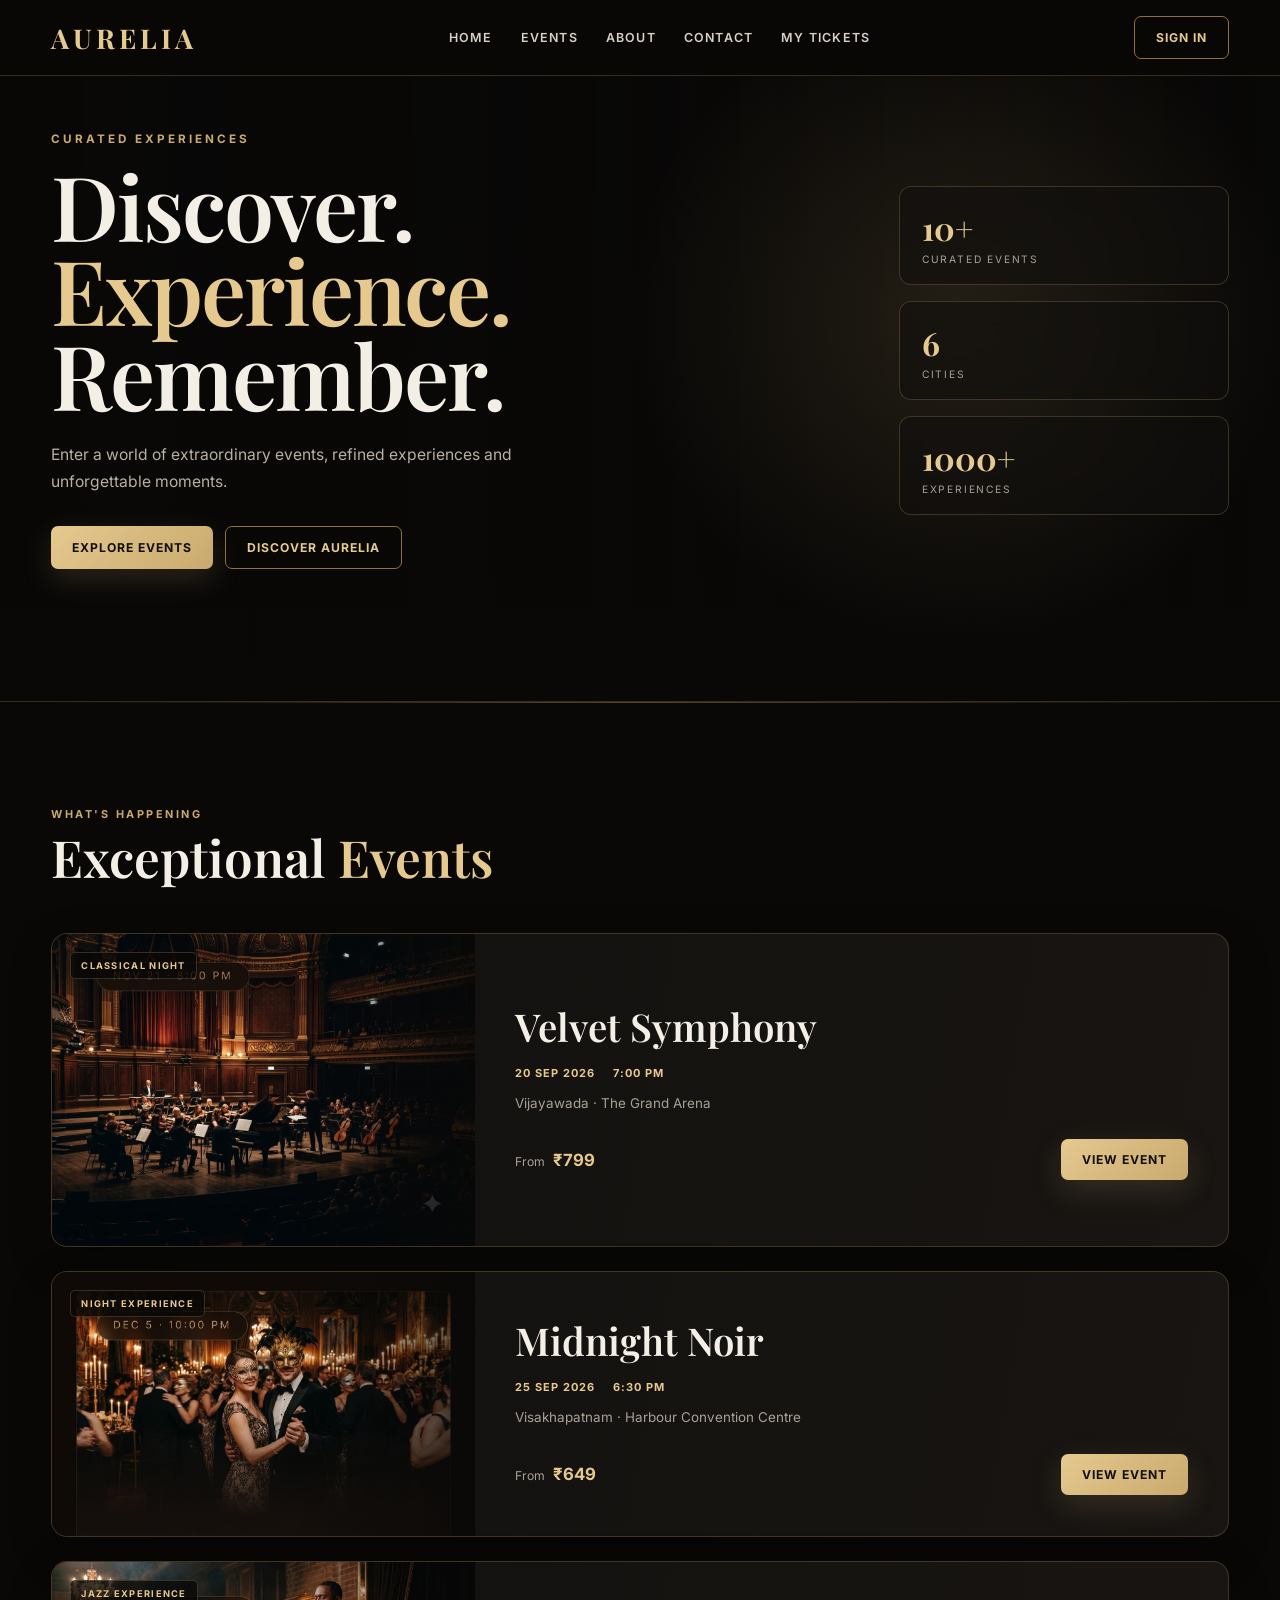
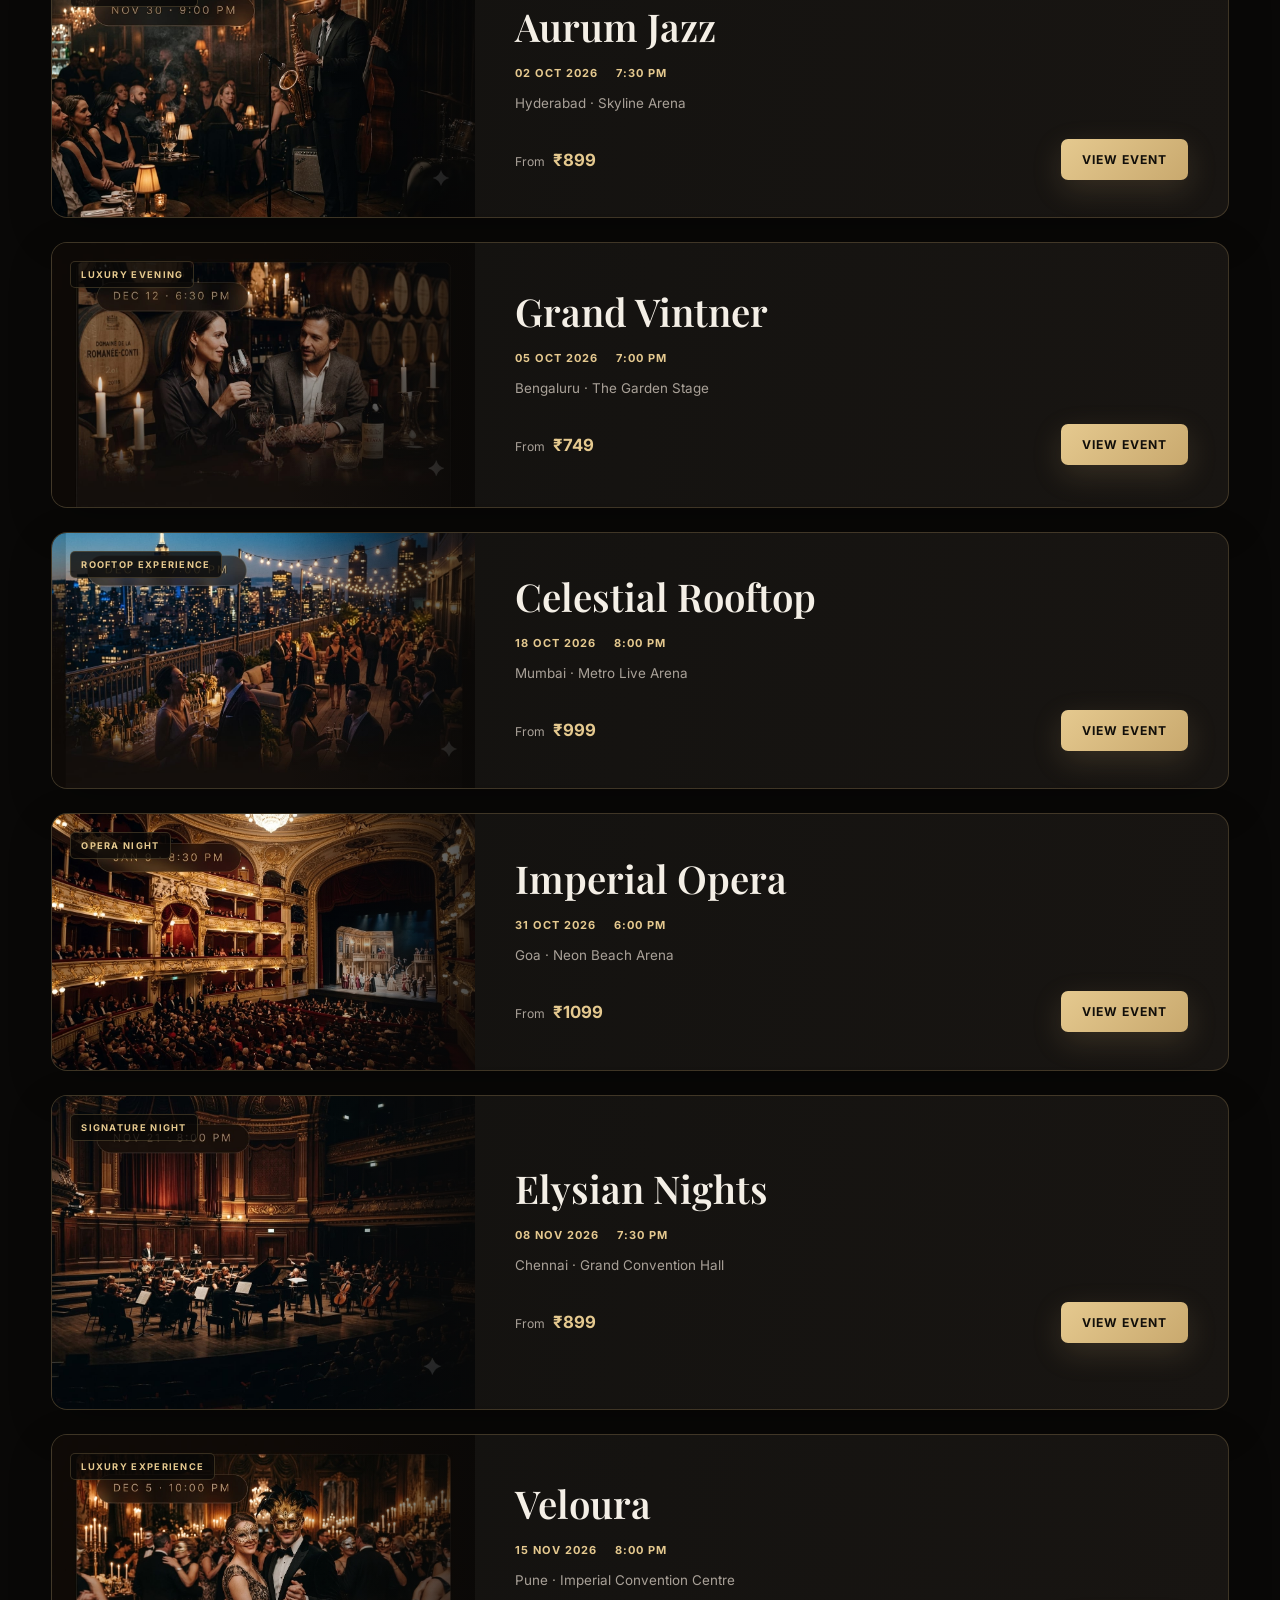
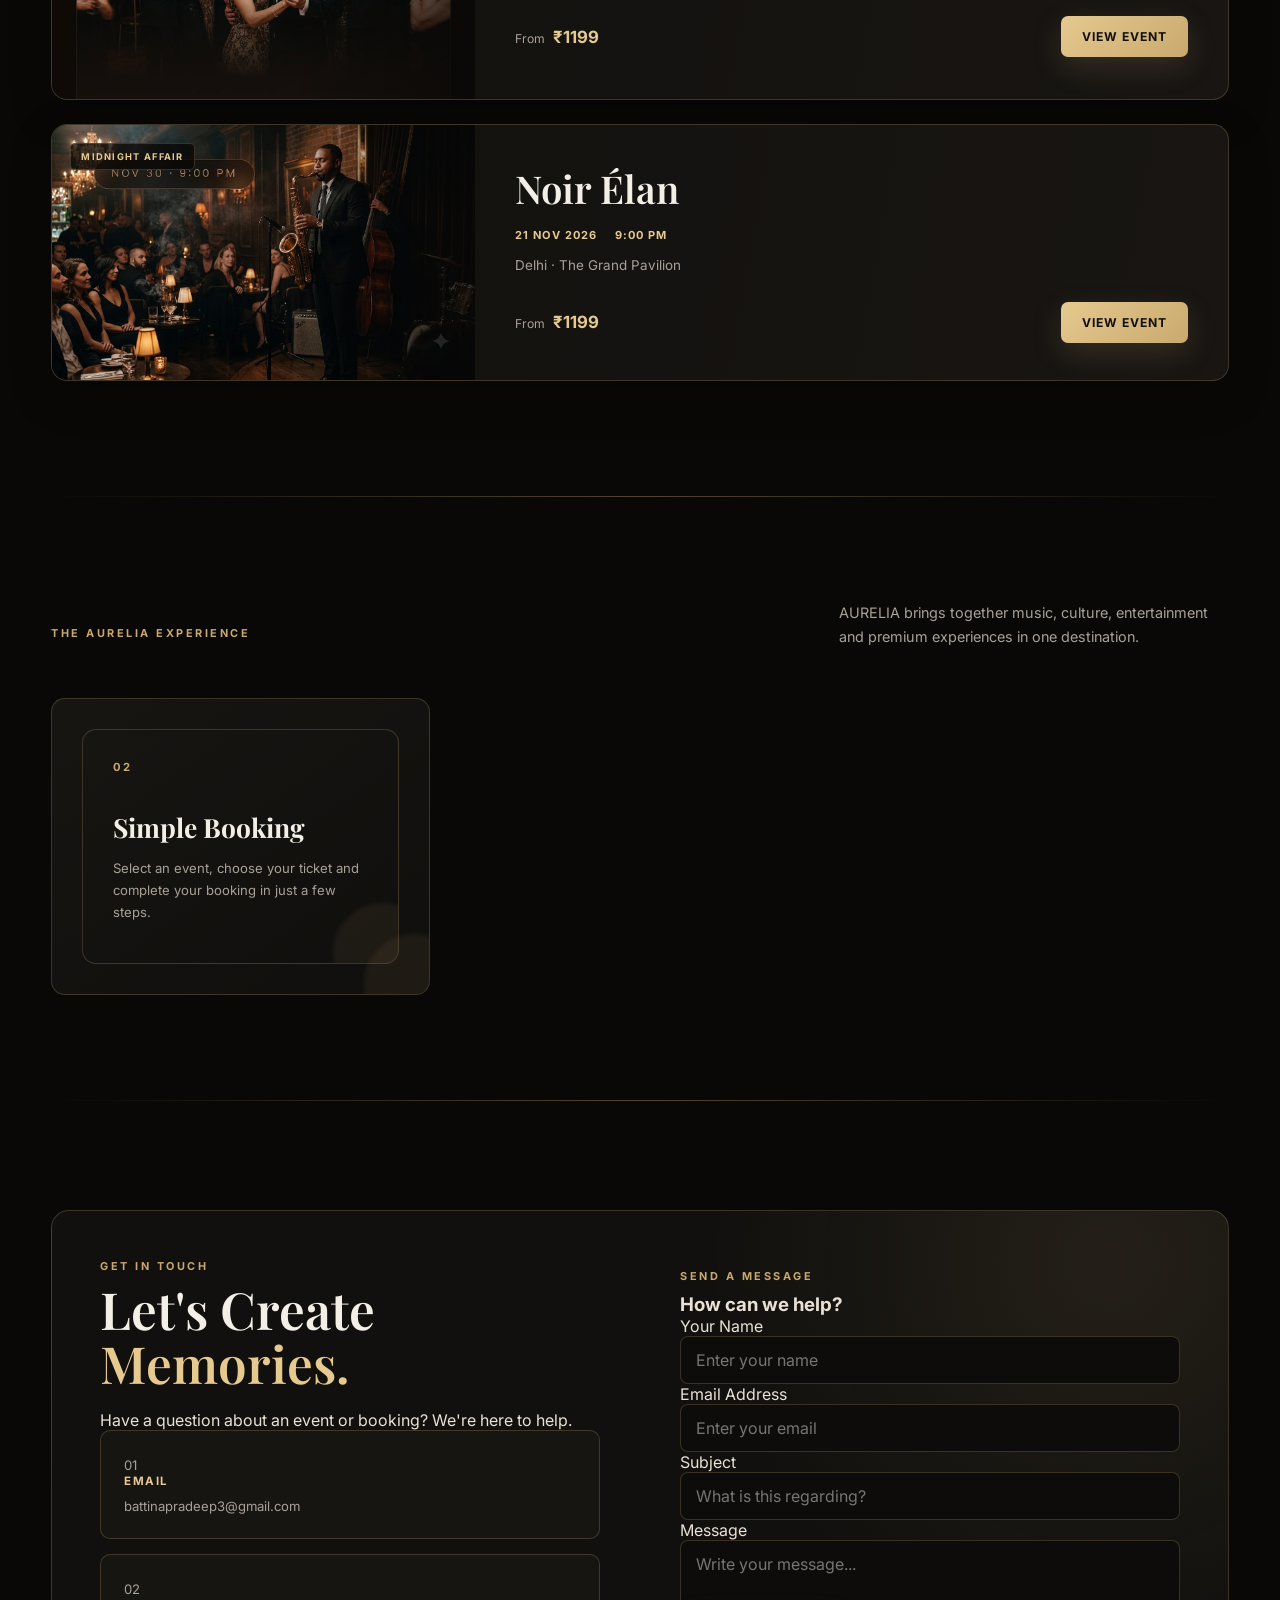
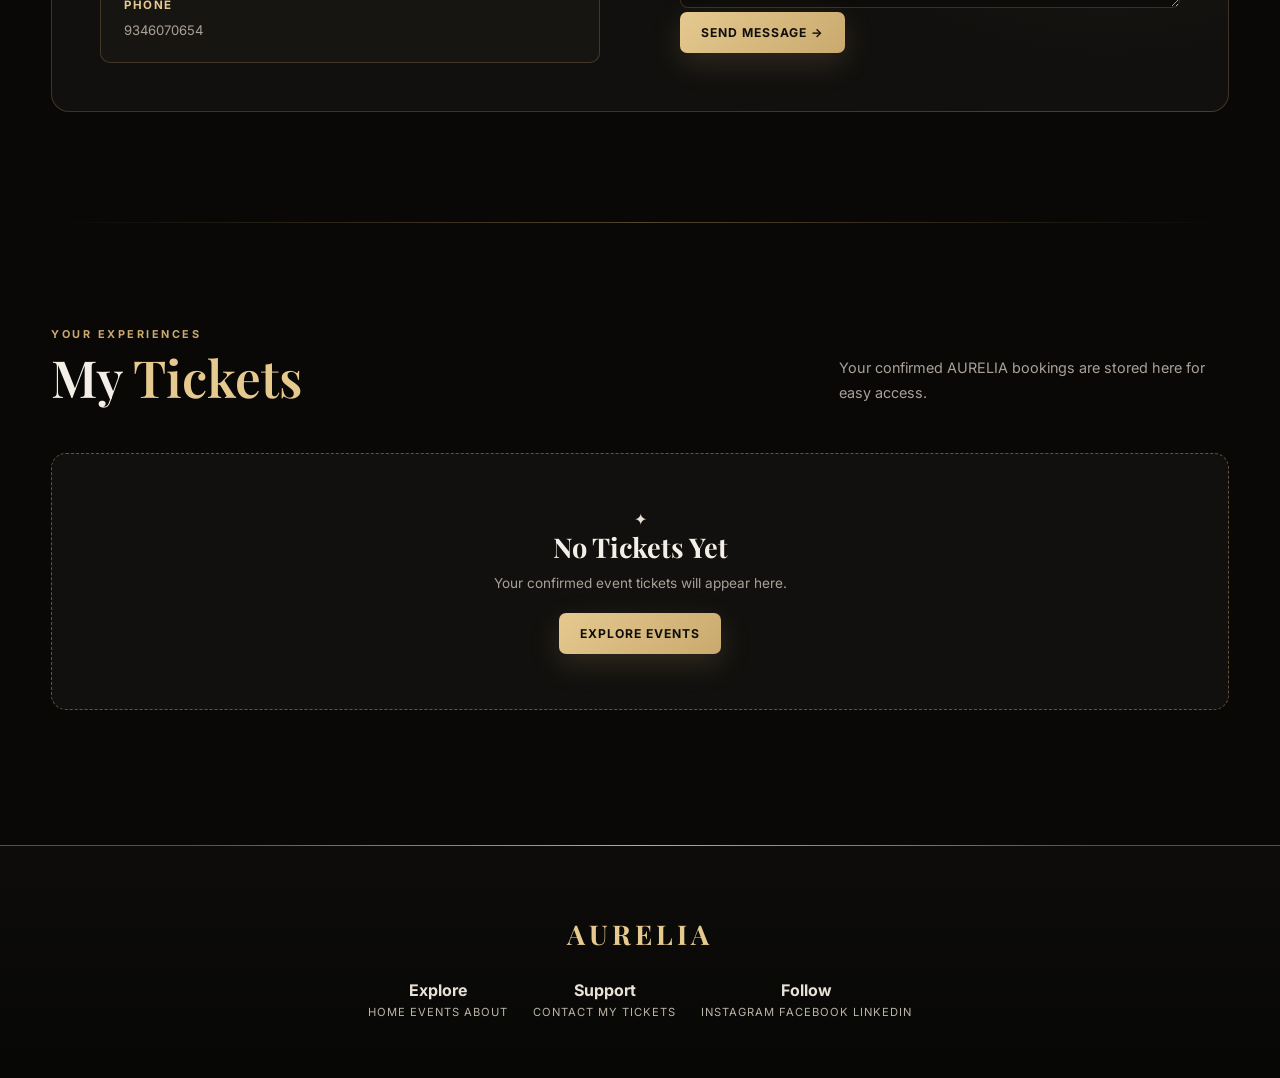
==== index.html @ 63ac459c "Update index.html" ====
<!DOCTYPE html>
<html lang="en">
<head>
    <meta charset="UTF-8">
    <meta name="viewport" content="width=device-width, initial-scale=1.0">

    <title>AURELIA | Discover. Book. Experience.</title>

    <link rel="preconnect" href="https://fonts.googleapis.com">
    <link rel="preconnect" href="https://fonts.gstatic.com" crossorigin>

    <link href="https://fonts.googleapis.com/css2?family=Inter:wght@400;500;600;700;800&family=Playfair+Display:wght@500;600;700&display=swap" rel="stylesheet">

    <link rel="stylesheet" href="style.css">
</head>

<body>
<!-- ================================
     AURELIA LOGIN MODAL
================================ -->

<div id="loginModal" class="login-modal">

    <div class="login-box">

        <button
            type="button"
            class="login-close"
            onclick="closeLogin()"
        >
            ×
        </button>

        <div class="login-heading">

            <span>SIGN IN</span>

            <h2>
                Welcome Back
            </h2>

            <p>
                Sign in to continue your AURELIA experience.
            </p>

        </div>


        <form id="loginForm">

            <!-- USERNAME -->

            <div class="login-group">

                <label for="loginUsername">
                    Username / Email
                </label>

                <input
                    type="text"
                    id="loginUsername"
                    placeholder="Enter your username or email"
                    required
                >

            </div>


            <!-- PASSWORD -->

            <div class="login-group">

                <label for="loginPassword">
                    Password
                </label>

                <input
                    type="password"
                    id="loginPassword"
                    placeholder="Enter your password"
                    required
                >

            </div>


            <!-- LOGIN BUTTON -->

            <button
                type="submit"
                class="login-submit"
            >
                SIGN IN
            </button>


            <p
                id="loginMessage"
                class="login-message"
            ></p>

        </form>


        <div class="login-footer">

            <span>
                Don't have an account?
            </span>

            <button
                type="button"
                onclick="openSignup()"
            >
                Create Account
            </button>

        </div>

    </div>

</div>
<!-- ================= NAVBAR ================= -->

<header class="navbar">

    <div class="logo">AURELIA</div>

    <nav class="nav-links">
        <a href="#home">Home</a>
        <a href="#events">Events</a>
        <a href="#about">About</a>
        <a href="#contact">Contact</a>
        <a href="#tickets">My Tickets</a>
    </nav>

    <div class="nav-actions">

        <span id="userStatus" class="user-status"></span>

        <button
            id="authButton"
            class="btn btn-outline"
            onclick="openLogin()">
            Sign In
        </button>

    </div>

</header>


<!-- ================= HERO ================= -->

<section id="home" class="hero">

    <div class="hero-overlay"></div>

    <div class="hero-content">

        <p class="hero-label">CURATED EXPERIENCES</p>

        <h1>
            Discover.<br>
            <span>Experience.</span><br>
            Remember.
        </h1>

        <p class="hero-description">
            Enter a world of extraordinary events, refined experiences
            and unforgettable moments.
        </p>

        <div class="hero-buttons">

            <a href="images/hero.png" class="btn btn-primary">
                Explore Events
            </a>

            <a href="#about" class="btn btn-outline">
                Discover AURELIA
            </a>

        </div>

        <div class="hero-stats">

            <div>
                <strong>10+</strong>
                <span>CURATED EVENTS</span>
            </div>

            <div>
                <strong>6</strong>
                <span>CITIES</span>
            </div>

            <div>
                <strong>1000+</strong>
                <span>EXPERIENCES</span>
            </div>

        </div>

    </div>

</section>


<!-- ================= EVENTS ================= -->

<section id="events" class="section events-section">

    <div class="section-heading">

        <div>

            <p class="section-label">
                WHAT'S HAPPENING
            </p>

            <h2>
                Exceptional
                <span>Events</span>
            </h2>

        </div>

        

    </div>


    <div class="event-grid">


        <!-- EVENT 1 -->

        <article class="event-card">

            <div class="event-image">

                <img
                    src="images/velvet-symphony.jpg"
                    alt="Velvet Symphony">

                <span class="event-category">
                    CLASSICAL NIGHT
                </span>

            </div>


            <div class="event-content">

                <h3>
                    Velvet Symphony
                </h3>

                <div class="event-info">

                    <span>
                        20 SEP 2026
                    </span>

                    <span>
                        7:00 PM
                    </span>

                </div>

                <p>
                    Vijayawada · The Grand Arena
                </p>


                <div class="event-bottom">

                    <span>
                        From <strong>₹799</strong>
                    </span>

                    <button
                        class="btn btn-primary"
                        onclick="showEvent('velvet')">
                        View Event
                    </button>

                </div>

            </div>

        </article>


        <!-- EVENT 2 -->

        <article class="event-card">

            <div class="event-image">

                <img
                    src="images/midnight-noir.jpg"
                    alt="Midnight Noir">

                <span class="event-category">
                    NIGHT EXPERIENCE
                </span>

            </div>


            <div class="event-content">

                <h3>
                    Midnight Noir
                </h3>

                <div class="event-info">

                    <span>
                        25 SEP 2026
                    </span>

                    <span>
                        6:30 PM
                    </span>

                </div>

                <p>
                    Visakhapatnam · Harbour Convention Centre
                </p>


                <div class="event-bottom">

                    <span>
                        From <strong>₹649</strong>
                    </span>

                    <button
                        class="btn btn-primary"
                        onclick="showEvent('noir')">
                        View Event
                    </button>

                </div>

            </div>

        </article>


        <!-- EVENT 3 -->

        <article class="event-card">

            <div class="event-image">

                <img
                    src="images/aurum-jazz.jpg"
                    alt="Aurum Jazz">

                <span class="event-category">
                    JAZZ EXPERIENCE
                </span>

            </div>


            <div class="event-content">

                <h3>
                    Aurum Jazz
                </h3>

                <div class="event-info">

                    <span>
                        02 OCT 2026
                    </span>

                    <span>
                        7:30 PM
                    </span>

                </div>

                <p>
                    Hyderabad · Skyline Arena
                </p>


                <div class="event-bottom">

                    <span>
                        From <strong>₹899</strong>
                    </span>

                    <button
                        class="btn btn-primary"
                        onclick="showEvent('aurum')">
                        View Event
                    </button>

                </div>

            </div>

        </article>


        <!-- EVENT 4 -->

        <article class="event-card">

            <div class="event-image">

                <img
                    src="images/grand-vintner.jpg"
                    alt="Grand Vintner">

                <span class="event-category">
                    LUXURY EVENING
                </span>

            </div>


            <div class="event-content">

                <h3>
                    Grand Vintner
                </h3>

                <div class="event-info">

                    <span>
                        05 OCT 2026
                    </span>

                    <span>
                        7:00 PM
                    </span>

                </div>

                <p>
                    Bengaluru · The Garden Stage
                </p>


                <div class="event-bottom">

                    <span>
                        From <strong>₹749</strong>
                    </span>

                    <button
                        class="btn btn-primary"
                        onclick="showEvent('vintner')">
                        View Event
                    </button>

                </div>

            </div>

        </article>


        <!-- EVENT 5 -->

        <article class="event-card">

            <div class="event-image">

                <img
                    src="images/celestial-rooftop.jpg"
                    alt="Celestial Rooftop">

                <span class="event-category">
                    ROOFTOP EXPERIENCE
                </span>

            </div>


            <div class="event-content">

                <h3>
                    Celestial Rooftop
                </h3>

                <div class="event-info">

                    <span>
                        18 OCT 2026
                    </span>

                    <span>
                        8:00 PM
                    </span>

                </div>

                <p>
                    Mumbai · Metro Live Arena
                </p>


                <div class="event-bottom">

                    <span>
                        From <strong>₹999</strong>
                    </span>

                    <button
                        class="btn btn-primary"
                        onclick="showEvent('celestial')">
                        View Event
                    </button>

                </div>

            </div>

        </article>


        <!-- EVENT 6 -->

        <article class="event-card">

            <div class="event-image">

                <img
                    src="images/imperial-opera.jpg"
                    alt="Imperial Opera">

                <span class="event-category">
                    OPERA NIGHT
                </span>

            </div>


            <div class="event-content">

                <h3>
                    Imperial Opera
                </h3>

                <div class="event-info">

                    <span>
                        31 OCT 2026
                    </span>

                    <span>
                        6:00 PM
                    </span>

                </div>

                <p>
                    Goa · Neon Beach Arena
                </p>


                <div class="event-bottom">

                    <span>
                        From <strong>₹1099</strong>
                    </span>

                    <button
                        class="btn btn-primary"
                        onclick="showEvent('imperial')">
                        View Event
                    </button>

                </div>

            </div>

        </article>


        <!-- EVENT 7 -->

        <article class="event-card">

            <div class="event-image">

                <img
                    src="images/velvet-symphony.jpg"
                    alt="Elysian Nights">

                <span class="event-category">
                    SIGNATURE NIGHT
                </span>

            </div>


            <div class="event-content">

                <h3>
                    Elysian Nights
                </h3>

                <div class="event-info">

                    <span>
                        08 NOV 2026
                    </span>

                    <span>
                        7:30 PM
                    </span>

                </div>

                <p>
                    Chennai · Grand Convention Hall
                </p>


                <div class="event-bottom">

                    <span>
                        From <strong>₹899</strong>
                    </span>

                    <button
                        class="btn btn-primary"
                        onclick="showEvent('elysian')">
                        View Event
                    </button>

                </div>

            </div>

        </article>


        <!-- EVENT 8 -->

        <article class="event-card">

            <div class="event-image">

                <img
                    src="images/midnight-noir.jpg"
                    alt="Veloura">

                <span class="event-category">
                    LUXURY EXPERIENCE
                </span>

            </div>


            <div class="event-content">

                <h3>
                    Veloura
                </h3>

                <div class="event-info">

                    <span>
                        15 NOV 2026
                    </span>

                    <span>
                        8:00 PM
                    </span>

                </div>

                <p>
                    Pune · Imperial Convention Centre
                </p>


                <div class="event-bottom">

                    <span>
                        From <strong>₹1199</strong>
                    </span>

                    <button
                        class="btn btn-primary"
                        onclick="showEvent('veloura')">
                        View Event
                    </button>

                </div>

            </div>

        </article>


        <!-- EVENT 9 -->

        <article class="event-card">

            <div class="event-image">

                <img
                    src="images/aurum-jazz.jpg"
                    alt="Noir Élan">

                <span class="event-category">
                    MIDNIGHT AFFAIR
                </span>

            </div>


            <div class="event-content">

                <h3>
                    Noir Élan
                </h3>

                <div class="event-info">

                    <span>
                        21 NOV 2026
                    </span>

                    <span>
                        9:00 PM
                    </span>

                </div>

                <p>
                    Delhi · The Grand Pavilion
                </p>

                <div class="event-bottom">

                    <span>
                        From <strong>₹1199</strong>
                    </span>

                    <button
                        class="btn btn-primary"
                        onclick="showEvent('veloura')">
                        View Event
                    </button>

                </div>
            

            </div>
        </article></div>
</section>

<!-- ================= ABOUT ================= -->

<section id="about" class="section about-section">

    <div class="section-heading">

        <div>

            <p class="section-label">
                THE AURELIA EXPERIENCE
            </p>

        </div>

        <p>
            AURELIA brings together music, culture, entertainment
            and premium experiences in one destination.
        </p>

    </div>


    <div class="about-grid">

        <div class="about-box">

 

        <div class="about-box">

            <span>02</span>

            <h3>
                Simple Booking
            </h3>

            <p>
                Select an event, choose your ticket and
                complete your booking in just a few steps.
            </p>

        </div>



            

        </div>

    </div>

    </section>
 
    <!-- ================= CONTACT ================= -->
<section id="contact" class="section contact-section">

    <div class="contact-content">

        <div class="contact-info">

            <p class="section-label">GET IN TOUCH</p>

            <h2>
                Let's Create
                <span>Memories.</span>
            </h2>

            <p class="contact-intro">
                Have a question about an event or booking?
                We're here to help.
            </p>


            <div class="contact-details">

                <div class="contact-detail-card">
                    <span class="contact-number">01</span>
                    <strong>EMAIL</strong>
                    <span>battinapradeep3@gmail.com</span>
                </div>

                <div class="contact-detail-card">
                    <span class="contact-number">02</span>
                    <strong>PHONE</strong>
                    <span>9346070654</span>
                </div>

            </div>

        </div>


        <!-- SEND MESSAGE BOX -->

        <div class="contact-form">

            <p class="section-label">SEND A MESSAGE</p>

            <h3>How can we help?</h3>

            <form id="contactForm">

                <div class="form-row">

                    <div class="form-group">
                        <label for="contactName">Your Name</label>

                        <input
                            type="text"
                            id="contactName"
                            placeholder="Enter your name"
                            required
                        >
                    </div>

                    <div class="form-group">
                        <label for="contactEmail">Email Address</label>

                        <input
                            type="email"
                            id="contactEmail"
                            placeholder="Enter your email"
                            required
                        >
                    </div>

                </div>


                <div class="form-group">

                    <label for="contactSubject">Subject</label>

                    <input
                        type="text"
                        id="contactSubject"
                        placeholder="What is this regarding?"
                        required
                    >

                </div>


                <div class="form-group">

                    <label for="contactMessage">Message</label>

                    <textarea
                        id="contactMessage"
                        placeholder="Write your message..."
                        required
                    ></textarea>

                </div>


                <button
                    type="submit"
                    class="btn btn-primary"
                >
                    Send Message →
                </button>

            </form>

        </div>

    </div>

</section>


<!-- ================= MY TICKETS ================= -->

<section id="tickets" class="section tickets-section">

    <div class="section-heading">

        <div>

            <p class="section-label">
                YOUR EXPERIENCES
            </p>

            <h2>
                My <span>Tickets</span>
            </h2>

        </div>

        <p>
            Your confirmed AURELIA bookings are stored here
            for easy access.
        </p>

    </div>


    <div id="ticketList" class="ticket-list">

        <!-- Tickets will be loaded by JavaScript -->

        <div class="empty-tickets">

            <div class="empty-ticket-icon">
                ✦
            </div>

            <h3>
                No Tickets Yet
            </h3>

            <p>
                Your confirmed event tickets will appear here.
            </p>

            <a
                href="#events"
                class="btn btn-primary">
                Explore Events
            </a>

        </div>

    </div>

</section>


<!-- ================= FOOTER ================= -->

<footer class="footer">

    <div class="footer-main">

        <div class="footer-brand">

            <div class="logo">
                AURELIA
            </div>


        </div>


        <div class="footer-links">

            <div>

                <h4>
                    Explore
                </h4>

                <a href="#home">
                    Home
                </a>

                <a href="#events">
                    Events
                </a>

                <a href="#about">
                    About
                </a>

            </div>


            <div>

                <h4>
                    Support
                </h4>

                <a href="#contact">
                    Contact
                </a>

                <a href="#tickets">
                    My Tickets
                </a>

            </div>


            <div>

                <h4>
                    Follow
                </h4>

                <a href="#">
                    Instagram
                </a>

                <a href="#">
                    Facebook
                </a>

                <a href="#">
                    LinkedIn
                </a>

            </div>

        </div>

    </div>



</footer>



<!-- ============================================================
     EVENT DETAILS MODAL
     ============================================================ -->

<div
    id="eventModal"
    class="modal">

    <div class="modal-box event-modal-box">

        <button
            class="modal-close"
            onclick="closeModal('eventModal')">
            ×
        </button>


        <div class="event-modal-content">

            <p
                id="eventModalCategory"
                class="section-label">
                EVENT
            </p>


            <h2 id="eventModalTitle">
                Event Name
            </h2>


            <p
                id="eventModalDescription"
                class="event-modal-description">
                Event description
            </p>


            <div class="event-modal-details">

                <div>

                    <span>
                        DATE
                    </span>

                    <strong id="eventModalDate">
                        —
                    </strong>

                </div>


                <div>

                    <span>
                        TIME
                    </span>

                    <strong id="eventModalTime">
                        —
                    </strong>

                </div>


                <div>

                    <span>
                        LOCATION
                    </span>

                    <strong id="eventModalLocation">
                        —
                    </strong>

                </div>


                <div>

                    <span>
                        VENUE
                    </span>

                    <strong id="eventModalVenue">
                        —
                    </strong>

                </div>

            </div>


            <div class="event-modal-price">

                <span>
                    Tickets from
                </span>

                <strong id="eventModalPrice">
                    ₹0
                </strong>

            </div>


            <button
                class="btn btn-primary"
                onclick="startBooking()">
                Book Tickets
            </button>

        </div>

    </div>

</div>



<!-- ============================================================
     LOGIN MODAL
     ============================================================ -->

<div
    id="loginModal"
    class="modal">

    <div class="modal-box">

        <button
            class="modal-close"
            onclick="closeModal('loginModal')">
            ×
        </button>


        <p class="section-label">
            WELCOME BACK
        </p>


        <h2>
            Sign <span>In</span>
        </h2>


        <form
            id="loginForm"
            onsubmit="handleLogin(event)">

            <div class="form-group">

                <label for="loginEmail">
                    Email Address
                </label>

                <input
                    type="email"
                    id="loginEmail"
                    placeholder="Enter your email"
                    required>

            </div>


            <div class="form-group">

                <label for="loginPassword">
                    Password
                </label>

                <input
                    type="password"
                    id="loginPassword"
                    placeholder="Enter your password"
                    required>

            </div>


            <button
                type="submit"
                class="btn btn-primary">
                Sign In
            </button>

        </form>


        <p class="switch-auth">

            Don't have an account?

            <button
                type="button"
                onclick="switchToSignup()">
                Create Account
            </button>

        </p>

    </div>

</div>



<!-- ============================================================
     SIGNUP MODAL
     ============================================================ -->

<div
    id="signupModal"
    class="modal">

    <div class="modal-box">

        <button
            class="modal-close"
            onclick="closeModal('signupModal')">
            ×
        </button>


        <p class="section-label">
            JOIN AURELIA
        </p>


        <h2>
            Create <span>Account</span>
        </h2>


        <form
            id="signupForm"
            onsubmit="handleSignup(event)">

            <div class="form-group">

                <label for="signupName">
                    Full Name
                </label>

                <input
                    type="text"
                    id="signupName"
                    placeholder="Enter your full name"
                    required>

            </div>


            <div class="form-group">

                <label for="signupEmail">
                    Email Address
                </label>

                <input
                    type="email"
                    id="signupEmail"
                    placeholder="Enter your email"
                    required>

            </div>


            <div class="form-group">

                <label for="signupPassword">
                    Password
                </label>

                <input
                    type="password"
                    id="signupPassword"
                    placeholder="Create a password"
                    minlength="6"
                    required>

            </div>


            <button
                type="submit"
                class="btn btn-primary">
                Create Account
            </button>

        </form>


        <p class="switch-auth">

            Already have an account?

            <button
                type="button"
                onclick="switchToLogin()">
                Sign In
            </button>

        </p>

    </div>

    </div>
    <!-- ============================================================
     BOOKING MODAL
     ============================================================ -->

<div
    id="bookingModal"
    class="modal">

    <div class="modal-box">

        <button
            class="modal-close"
            onclick="closeModal('bookingModal')">
            ×
        </button>


        <p class="section-label">
            RESERVE YOUR EXPERIENCE
        </p>


        <h2>
            Book <span>Tickets</span>
        </h2>


        <div class="booking-event">

            <span>
                SELECTED EVENT
            </span>

            <h3
                id="bookingEventName">
                Event Name
            </h3>

        </div>


        <form
            id="bookingForm"
            onsubmit="handleBooking(event)">


            <div class="form-group">

                <label for="bookingName">
                    Full Name
                </label>

                <input
                    type="text"
                    id="bookingName"
                    placeholder="Enter your full name"
                    required>

            </div>


            <div class="form-group">

                <label for="bookingEmail">
                    Email Address
                </label>

                <input
                    type="email"
                    id="bookingEmail"
                    placeholder="Enter your email"
                    required>

            </div>


            <div class="form-group">

                <label for="bookingPhone">
                    Phone Number
                </label>

                <input
                    type="tel"
                    id="bookingPhone"
                    placeholder="Enter your phone number"
                    pattern="[0-9]{10}"
                    maxlength="10"
                    required>

            </div>


            <div class="form-row">

                <div class="form-group">

                    <label for="ticketType">
                        Ticket Type
                    </label>

                    <select
                        id="ticketType"
                        required>

                        <option value="general">
                            General
                        </option>

                        <option value="vip">
                            VIP
                        </option>

                        <option value="vvip">
                            VVIP
                        </option>

                    </select>

                </div>


                <div class="form-group">

                    <label for="ticketQuantity">
                        Quantity
                    </label>

                    <select
                        id="ticketQuantity"
                        required>

                        <option value="1">
                            1
                        </option>

                        <option value="2">
                            2
                        </option>

                        <option value="3">
                            3
                        </option>

                        <option value="4">
                            4
                        </option>

                        <option value="5">
                            5
                        </option>

                    </select>

                </div>

            </div>


            <div class="booking-summary">

                <span>
                    Total Amount
                </span>

                <strong
                    id="bookingTotal">
                    ₹0
                </strong>

            </div>


            <button
                type="submit"
                class="btn btn-primary">
                Confirm Booking
            </button>

        </form>

    </div>

</div>



<!-- ============================================================
     CONFIRMATION MODAL
     ============================================================ -->

<div
    id="confirmationModal"
    class="modal">

    <div class="modal-box confirmation-box">

        <button
            class="modal-close"
            onclick="closeModal('confirmationModal')">
            ×
        </button>


        <div class="confirmation-icon">
            ✓
        </div>


        <p class="section-label">
            BOOKING CONFIRMED
        </p>


        <h2>
            You're <span>All Set!</span>
        </h2>


        <p class="confirmation-message">
            Your AURELIA event booking has been confirmed.
            Keep your booking details safe and present your
            digital ticket at the venue.
        </p>


        <div class="confirmation-details">

            <div>

                <span>
                    BOOKING ID
                </span>

                <strong
                    id="confirmationId">
                    —
                </strong>

            </div>


            <div>

                <span>
                    EVENT
                </span>

                <strong
                    id="confirmationEvent">
                    —
                </strong>

            </div>


            <div>

                <span>
                    DATE
                </span>

                <strong
                    id="confirmationDate">
                    —
                </strong>

            </div>


            <div>

                <span>
                    TICKETS
                </span>

                <strong
                    id="confirmationTickets">
                    —
                </strong>

            </div>


            <div>

                <span>
                    TOTAL
                </span>

                <strong
                    id="confirmationTotal">
                    —
                </strong>

            </div>

        </div>


        <div
            id="confirmationQR"
            class="confirmation-qr">
        </div>


        <div class="confirmation-actions">

            <button
                class="btn btn-primary"
                onclick="closeModal('confirmationModal'); loadTickets();">
                View My Tickets
            </button>

            <button
                class="btn btn-outline"
                onclick="closeModal('confirmationModal')">
                Close
            </button>

        </div>

    </div>

</div>



<!-- ============================================================
     JAVASCRIPT
     ============================================================ -->

<script src="script.js"></script>

</body>
                    </html>
---- style.css ----
/* =========================================================
   AURELIA — COMPLETE PREMIUM STYLE
   Black + Gold
   ========================================================= */

:root {
    --bg: #090807;
    --bg-soft: #0f0e0c;
    --bg-card: #171512;
    --bg-card-2: #1c1915;

    --gold: #c9a96e;
    --gold-light: #e5c98f;
    --gold-dark: #8f7040;

    --cream: #f4efe6;
    --text: #e9e1d5;
    --muted: #a9a198;

    --border: rgba(201, 169, 110, 0.24);
    --border-strong: rgba(201, 169, 110, 0.45);

    --shadow: 0 25px 70px rgba(0, 0, 0, 0.45);

    --max-width: 1240px;
    --radius: 16px;

    --transition: 0.3s ease;
}


/* =========================================================
   RESET
   ========================================================= */

* {
    margin: 0;
    padding: 0;
    box-sizing: border-box;
}

html {
    scroll-behavior: smooth;
    background: var(--bg);
}

body {
    min-height: 100vh;
    background: var(--bg);
    color: var(--text);
    font-family: "Inter", sans-serif;
    overflow-x: hidden;
}

img {
    display: block;
    max-width: 100%;
}

button,
input,
textarea,
select {
    font: inherit;
}

button {
    cursor: pointer;
}

a {
    color: var(--cream);
    text-decoration: none;
}

a:visited {
    color: var(--cream);
}

a:hover {
    color: var(--gold-light);
}


/* =========================================================
   COMMON CONTAINER
   ========================================================= */

.section {
    width: min(92%, var(--max-width));
    margin: 0 auto;
    padding: 105px 0;
    position: relative;
}


/* Gold divider between sections */

.section::before {
    content: "";
    position: absolute;
    top: 0;
    left: 0;
    width: 100%;
    height: 1px;
    background: linear-gradient(
        90deg,
        transparent,
        rgba(201, 169, 110, 0.38),
        transparent
    );
}


/* =========================================================
   NAVBAR
   ========================================================= */

.navbar {
    position: fixed;
    top: 0;
    left: 0;
    width: 100%;
    min-height: 76px;

    padding: 0 4%;

    display: flex;
    align-items: center;
    justify-content: space-between;
    gap: 28px;

    background: rgba(9, 8, 7, 0.93);
    backdrop-filter: blur(18px);
    -webkit-backdrop-filter: blur(18px);

    border-bottom: 1px solid var(--border);

    z-index: 3000;
}

.logo {
    flex-shrink: 0;

    font-family: "Playfair Display", serif;
    font-size: 1.7rem;
    font-weight: 700;
    letter-spacing: 4px;

    color: var(--gold-light);
}

.nav-links {
    display: flex;
    align-items: center;
    justify-content: center;
    gap: 28px;

    flex: 1;
}

.nav-links a {
    position: relative;

    color: #d8d0c5 !important;

    font-size: 0.78rem;
    font-weight: 600;
    letter-spacing: 1.2px;
    text-transform: uppercase;

    white-space: nowrap;

    transition: var(--transition);
}

.nav-links a:hover {
    color: var(--gold-light) !important;
}

.nav-links a::after {
    content: "";

    position: absolute;
    left: 0;
    bottom: -8px;

    width: 0;
    height: 1px;

    background: var(--gold);

    transition: var(--transition);
}

.nav-links a:hover::after {
    width: 100%;
}

.nav-actions {
    display: flex;
    align-items: center;
    gap: 12px;

    flex-shrink: 0;
}

.user-status {
    color: var(--gold-light);
    font-size: 0.8rem;
    white-space: nowrap;
}


/* =========================================================
   BUTTONS
   ========================================================= */

.btn {
    border: 0;
    border-radius: 7px;

    padding: 13px 21px;

    display: inline-flex;
    align-items: center;
    justify-content: center;

    font-size: 0.76rem;
    font-weight: 700;
    letter-spacing: 1px;
    text-transform: uppercase;

    transition:
        transform var(--transition),
        background var(--transition),
        border-color var(--transition),
        color var(--transition),
        box-shadow var(--transition);
}

.btn:hover {
    transform: translateY(-2px);
}

.btn-primary {
    color: #120f0a !important;
    background: linear-gradient(
        135deg,
        var(--gold-light),
        var(--gold)
    );

    box-shadow: 0 10px 30px rgba(201, 169, 110, 0.18);
}

.btn-primary:hover {
    color: #090807 !important;

    box-shadow:
        0 14px 35px rgba(201, 169, 110, 0.28);
}

.btn-outline {
    color: var(--gold-light) !important;

    background: transparent;

    border: 1px solid var(--gold-dark);
}

.btn-outline:hover {
    color: #120f0a !important;
    background: var(--gold);
    border-color: var(--gold);
}

.full-width {
    width: 100%;
}


/* =========================================================
   HERO
   ========================================================= */

.hero {
    position: relative;

    min-height: 690px;
    height: 78vh;

    display: flex;
    align-items: center;

    overflow: hidden;

    background:
        linear-gradient(
            90deg,
            rgba(9, 8, 7, 0.92) 0%,
            rgba(9, 8, 7, 0.73) 38%,
            rgba(9, 8, 7, 0.30) 75%,
            rgba(9, 8, 7, 0.65) 100%
        ),
        url("images/hero-bg.jpg") center / cover no-repeat;

    border-bottom: 1px solid var(--border);
}

/* Soft cinematic blur */

.hero::after {
    content: "";

    position: absolute;
    inset: -25px;

    background: inherit;

    filter: blur(1px);

    z-index: 0;
    pointer-events: none;
}

.hero-overlay {
    position: absolute;
    inset: 0;

    background:
        radial-gradient(
            circle at 75% 45%,
            rgba(201, 169, 110, 0.14),
            transparent 32%
        ),
        linear-gradient(
            180deg,
            rgba(9, 8, 7, 0.2),
            rgba(9, 8, 7, 0.75)
        );

    z-index: 1;
}

.hero-content {
    position: relative;
    z-index: 2;

    width: min(92%, var(--max-width));
    margin: 0 auto;

    display: grid;

    grid-template-columns:
        minmax(0, 1fr)
        minmax(260px, 330px);

    align-items: center;

    column-gap: 70px;
}

.hero-label {
    grid-column: 1;

    margin-bottom: 17px;

    color: var(--gold);

    font-size: 0.73rem;
    font-weight: 700;
    letter-spacing: 3px;
}

.hero h1 {
    grid-column: 1;

    max-width: 680px;

    font-family: "Playfair Display", serif;

    font-size: clamp(3.6rem, 7vw, 6.4rem);
    line-height: 0.94;
    font-weight: 600;

    letter-spacing: -2px;

    color: var(--cream);
}

.hero h1 span {
    color: var(--gold-light);
}

.hero-description {
    grid-column: 1;

    max-width: 510px;

    margin-top: 25px;

    color: #b9b0a4;

    font-size: 0.98rem;
    line-height: 1.75;
}

.hero-buttons {
    grid-column: 1;

    display: flex;
    flex-wrap: wrap;
    gap: 12px;

    margin-top: 30px;
}

.hero-stats {
    grid-column: 2;
    grid-row: 1 / span 4;

    display: grid;
    grid-template-columns: 1fr;

    gap: 16px;
}

.hero-stats > div {
    padding: 19px 22px;

    background: rgba(17, 16, 14, 0.60);

    border: 1px solid var(--border);

    backdrop-filter: blur(12px);

    border-radius: 12px;
}

.hero-stats strong {
    display: block;

    color: var(--gold-light);

    font-family: "Playfair Display", serif;

    font-size: 2rem;
}

.hero-stats span {
    display: block;

    margin-top: 4px;

    color: var(--muted);

    font-size: 0.64rem;
    letter-spacing: 1.8px;
}


/* =========================================================
   SECTION HEADINGS
   ========================================================= */

.section-heading {
    display: flex;
    align-items: flex-end;
    justify-content: space-between;
    gap: 50px;

    margin-bottom: 48px;
}

.section-label {
    margin-bottom: 10px;

    color: var(--gold);

    font-size: 0.68rem;
    font-weight: 700;
    letter-spacing: 2.5px;
    text-transform: uppercase;
}

.section-heading h2,
.contact-content h2 {
    color: var(--cream);

    font-family: "Playfair Display", serif;

    font-size: clamp(2.4rem, 4vw, 4rem);
    line-height: 1.05;
    font-weight: 600;
}

.section-heading h2 span,
.contact-content h2 span {
    color: var(--gold-light);
}

.section-heading > p {
    max-width: 390px;

    color: var(--muted);

    font-size: 0.9rem;
    line-height: 1.7;
}


/* =========================================================
   EVENTS
   HORIZONTAL CARD
   NEXT EVENT BELOW
   ========================================================= */

.events-section {
    padding-bottom: 115px;
}

.event-grid {
    width: 100%;

    display: flex;
    flex-direction: column;

    gap: 24px;
}


/* Each event is horizontal */

.event-card {
    width: 100%;

    min-height: 255px;

    display: flex;
    flex-direction: row;

    overflow: hidden;

    background:
        linear-gradient(
            100deg,
            #12110f,
            #181512
        );

    border: 1px solid var(--border);

    border-radius: var(--radius);

    box-shadow: 0 15px 45px rgba(0, 0, 0, 0.20);

    transition:
        transform var(--transition),
        border-color var(--transition),
        box-shadow var(--transition);
}

.event-card:hover {
    transform: translateY(-4px);

    border-color: var(--border-strong);

    box-shadow: var(--shadow);
}


/* Image left */

.event-image {
    position: relative;

    flex: 0 0 36%;

    min-height: 255px;

    overflow: hidden;

    background: #11100e;
}

.event-image img {
    width: 100%;
    height: 100%;

    object-fit: cover;

    transition: transform 0.55s ease;
}

.event-card:hover .event-image img {
    transform: scale(1.05);
}

.event-image::after {
    content: "";

    position: absolute;
    inset: 0;

    background:
        linear-gradient(
            90deg,
            transparent 55%,
            rgba(9, 8, 7, 0.75)
        );
}

.event-category {
    position: absolute;

    left: 18px;
    top: 18px;

    z-index: 2;

    padding: 7px 10px;

    color: var(--gold-light);

    background: rgba(9, 8, 7, 0.78);

    border: 1px solid var(--border);

    border-radius: 5px;

    font-size: 0.58rem;
    font-weight: 700;
    letter-spacing: 1.3px;
}


/* Event information right */

.event-content {
    flex: 1;

    min-width: 0;

    padding: 34px 40px;

    display: flex;
    flex-direction: column;
    justify-content: center;
}

.event-content h3 {
    margin-bottom: 14px;

    color: var(--cream);

    font-family: "Playfair Display", serif;

    font-size: clamp(1.8rem, 3vw, 2.8rem);
    font-weight: 600;
}

.event-info {
    display: flex;
    flex-wrap: wrap;
    gap: 18px;

    margin-bottom: 13px;
}

.event-info span {
    color: var(--gold-light);

    font-size: 0.69rem;
    font-weight: 700;
    letter-spacing: 1px;
}

.event-content > p {
    color: var(--muted);

    font-size: 0.84rem;
    line-height: 1.6;
}

.event-bottom {
    display: flex;
    align-items: center;
    justify-content: space-between;
    gap: 20px;

    margin-top: 25px;
}

.event-bottom > span {
    color: var(--muted);

    font-size: 0.76rem;
}

.event-bottom strong {
    margin-left: 5px;

    color: var(--gold-light);

    font-size: 1.05rem;
}


/* =========================================================
   ABOUT
   ========================================================= */

.about-section {
    padding-top: 105px;
    padding-bottom: 105px;
}

.about-grid {
    display: grid;

    grid-template-columns: repeat(3, 1fr);

    gap: 20px;
}

.about-box {
    position: relative;

    min-height: 235px;

    padding: 30px;

    display: flex;
    flex-direction: column;

    background:
        linear-gradient(
            145deg,
            #171512,
            #100f0d
        );

    border: 1px solid var(--border);

    border-radius: 14px;

    overflow: hidden;

    transition:
        transform var(--transition),
        border-color var(--transition);
}

.about-box::after {
    content: "";

    position: absolute;

    width: 100px;
    height: 100px;

    right: -35px;
    bottom: -40px;

    border-radius: 50%;

    background: rgba(201, 169, 110, 0.08);

    filter: blur(2px);
}

.about-box:hover {
    transform: translateY(-5px);

    border-color: var(--border-strong);
}

.about-box > span {
    color: var(--gold);

    font-size: 0.7rem;
    font-weight: 700;
    letter-spacing: 2px;
}

.about-box h3 {
    margin-top: 35px;

    color: var(--cream);

    font-family: "Playfair Display", serif;

    font-size: 1.65rem;
}

.about-box p {
    max-width: 280px;

    margin-top: 12px;

    color: var(--muted);

    font-size: 0.82rem;
    line-height: 1.7;
}



/* =========================================================
   CONTACT
   ========================================================= */

.contact-section {
    padding-top: 110px;
    padding-bottom: 110px;
}

.contact-content {
    width: 100%;

    padding: 48px;

    display: grid;

    grid-template-columns: 1fr 1fr;

    column-gap: 80px;
    align-items: center;

    background:
        radial-gradient(
            circle at 90% 10%,
            rgba(201, 169, 110, 0.10),
            transparent 35%
        ),
        #11100e;

    border: 1px solid var(--border);

    border-radius: 18px;
}

.contact-content > .section-label {
    grid-column: 1;
}

.contact-content h2 {
    grid-column: 1;

    margin-bottom: 20px;
}

.contact-content > p:not(.section-label) {
    grid-column: 1;

    max-width: 500px;

    color: var(--muted);

    font-size: 0.88rem;
    line-height: 1.75;
}

.contact-details {
    grid-column: 2;
    grid-row: 1 / span 3;

    display: grid;
    gap: 15px;
}

.contact-details > div {
    padding: 23px;

    background: #171512;

    border: 1px solid var(--border);

    border-radius: 10px;
}

.contact-details strong {
    display: block;

    margin-bottom: 7px;

    color: var(--gold-light);

    font-size: 0.72rem;
    letter-spacing: 1.5px;
    text-transform: uppercase;
}

.contact-details span {
    color: var(--muted);

    font-size: 0.82rem;
}

/* =========================================================
   MY TICKETS
   ========================================================= */

.tickets-section {
    padding-top: 105px;
    padding-bottom: 115px;
}

.ticket-list {
    width: 100%;
}

.empty-tickets {
    padding: 55px 25px;

    text-align: center;

    background: #11100e;

    border: 1px dashed var(--border-strong);

    border-radius: 15px;
}

.empty-tickets h3 {
    color: var(--cream);

    font-family: "Playfair Display", serif;

    font-size: 1.7rem;
}

.empty-tickets p {
    margin: 10px 0 22px;

    color: var(--muted);

    font-size: 0.85rem;
}


/* Ticket cards generated by JS */

.ticket-card {
    padding: 26px;

    margin-bottom: 18px;

    background: #171512;

    border: 1px solid var(--border);

    border-radius: 14px;
}


/* =========================================================
   FOOTER
   ========================================================= */

.footer {
    position: relative;

    width: 100%;

    margin-top: 20px;

    padding: 70px 5% 30px;

    text-align: center;

    background:
        linear-gradient(
            180deg,
            #0d0c0a,
            #070706
        );

    border-top: 1px solid var(--border-strong);
}

.footer::before {
    content: "";

    position: absolute;

    top: -1px;
    left: 15%;
    right: 15%;

    height: 1px;

    background: linear-gradient(
        90deg,
        transparent,
        var(--gold),
        transparent
    );
}

.footer-logo {
    color: var(--gold-light);

    font-family: "Playfair Display", serif;

    font-size: 1.8rem;
    font-weight: 700;

    letter-spacing: 4px;
}

.footer > p {
    margin-top: 10px;

    color: var(--muted);

    font-size: 0.75rem;
}

.footer-links {
    margin: 28px 0;

    display: flex;
    justify-content: center;
    flex-wrap: wrap;

    gap: 25px;
}

.footer-links a {
    color: #bcb4a8 !important;

    font-size: 0.7rem;
    letter-spacing: 1px;
    text-transform: uppercase;
}

.footer-links a:hover {
    color: var(--gold-light) !important;
}

.footer-bottom {
    padding-top: 22px;

    color: #746e65;

    font-size: 0.67rem;

    border-top: 1px solid rgba(201, 169, 110, 0.12);
}


/* =========================================================
   MODALS
   ========================================================= */

.modal {
    position: fixed;
    inset: 0;

    z-index: 6000;

    display: none;
    align-items: center;
    justify-content: center;

    padding: 25px;

    background: rgba(0, 0, 0, 0.78);

    backdrop-filter: blur(12px);
}

.modal.active {
    display: flex;
}

.modal-box {
    position: relative;

    width: min(100%, 560px);
    max-height: 90vh;

    overflow-y: auto;

    padding: 38px;

    background:
        linear-gradient(
            145deg,
            #1a1814,
            #0f0e0c
        );

    border: 1px solid var(--border-strong);

    border-radius: 16px;

    box-shadow: var(--shadow);
}

.modal-close {
    position: absolute;

    top: 14px;
    right: 17px;

    width: 35px;
    height: 35px;

    border: 1px solid var(--border);

    border-radius: 50%;

    color: var(--gold-light);

    background: transparent;

    font-size: 1.4rem;

    transition: var(--transition);
}

.modal-close:hover {
    background: var(--gold);
    color: #111;
}

.modal-box h2 {
    color: var(--cream);

    font-family: "Playfair Display", serif;

    font-size: 2.5rem;

    margin-bottom: 25px;
}

.modal-box h2 span {
    color: var(--gold-light);
}

.modal-box label {
    display: block;

    margin: 15px 0 7px;

    color: #c8bfb2;

    font-size: 0.72rem;
    font-weight: 600;
}

input,
select,
textarea {
    width: 100%;

    padding: 13px 15px;

    color: var(--cream);

    background: #0d0c0a;

    border: 1px solid var(--border);

    border-radius: 8px;

    outline: none;
}

input:focus,
select:focus,
textarea:focus {
    border-color: var(--gold);
}

.switch-auth {
    margin-top: 20px;

    color: var(--muted);

    text-align: center;

    font-size: 0.8rem;
}

.switch-auth button {
    border: 0;

    color: var(--gold-light);

    background: transparent;

    text-decoration: underline;
}


/* Event modal */

.event-modal-box {
    width: min(100%, 760px);
}

.event-modal-box > h2 {
    margin-bottom: 25px;
}

.event-detail-grid {
    display: grid;

    grid-template-columns: repeat(2, 1fr);

    gap: 12px;
}

.event-detail-grid > div {
    padding: 16px;

    background: #12110f;

    border: 1px solid var(--border);

    border-radius: 9px;
}

.event-detail-grid span,
.ticket-prices span {
    display: block;

    margin-bottom: 7px;

    color: var(--gold);

    font-size: 0.6rem;
    font-weight: 700;
    letter-spacing: 1.5px;
}

.event-detail-grid strong {
    color: var(--cream);

    font-size: 0.82rem;
}

.event-description {
    margin: 25px 0;

    color: var(--muted);

    line-height: 1.7;

    font-size: 0.85rem;
}

.ticket-prices {
    display: grid;

    grid-template-columns: repeat(3, 1fr);

    gap: 12px;

    margin-bottom: 22px;
}

.ticket-prices > div {
    padding: 18px;

    text-align: center;

    background: #12110f;

    border: 1px solid var(--border);

    border-radius: 9px;
}

.ticket-prices strong {
    color: var(--gold-light);

    font-size: 1.05rem;
}


/* =========================================================
   FULL EVENT PAGE GENERATED BY JS
   ========================================================= */

#aureliaFullEventPage {
    position: fixed;
    inset: 0;

    z-index: 5000;

    overflow-y: auto;

    background:
        radial-gradient(
            circle at top right,
            rgba(201, 169, 110, 0.12),
            transparent 35%
        ),
        #090807;
}

.aurelia-event-page {
    width: min(92%, 1200px);

    min-height: 100vh;

    margin: 0 auto;

    padding: 100px 0 70px;
}

.aurelia-event-details {
    display: flex;

    gap: 45px;

    align-items: stretch;
}

.aurelia-event-main {
    flex: 1;
}

.aurelia-event-main h1 {
    margin: 15px 0;

    color: var(--cream);

    font-family: "Playfair Display", serif;

    font-size: clamp(3rem, 6vw, 5.5rem);
    line-height: 1;
}

.aurelia-event-main p {
    color: var(--muted);

    line-height: 1.8;
}

.aurelia-event-info {
    margin-top: 30px;

    display: grid;

    grid-template-columns: repeat(2, 1fr);

    gap: 14px;
}

.aurelia-event-info > div {
    padding: 18px;

    background: #15130f;

    border: 1px solid var(--border);

    border-radius: 10px;
}

.aurelia-event-info span {
    display: block;

    margin-bottom: 6px;

    color: var(--gold);

    font-size: 0.62rem;
    letter-spacing: 1.5px;
}

.aurelia-event-info strong {
    color: var(--cream);

    font-size: 0.84rem;
}

.aurelia-event-prices {
    margin-top: 30px;

    display: flex;

    gap: 15px;

    overflow-x: auto;
}

.aurelia-event-prices > div {
    flex: 0 0 180px;

    padding: 22px;

    background: #15130f;

    border: 1px solid var(--border);

    border-radius: 10px;
}

.aurelia-event-prices span {
    display: block;

    color: var(--gold);

    font-size: 0.62rem;
}

.aurelia-event-prices strong {
    display: block;

    margin-top: 8px;

    color: var(--gold-light);

    font-size: 1.25rem;
}


/* =========================================================
   SCROLLBARS
   ========================================================= */

::-webkit-scrollbar {
    width: 7px;
    height: 7px;
}

::-webkit-scrollbar-track {
    background: #0b0a09;
}

::-webkit-scrollbar-thumb {
    background: #5f4b2d;
    border-radius: 10px;
}

::-webkit-scrollbar-thumb:hover {
    background: var(--gold-dark);
}


/* =========================================================
   TABLET
   ========================================================= */

@media (max-width: 1050px) {

    .navbar {
        gap: 15px;
    }

    .nav-links {
        gap: 17px;
    }

    .hero-content {
        grid-template-columns: 1fr 250px;
        column-gap: 35px;
    }

    .hero h1 {
        font-size: clamp(3.2rem, 7vw, 5rem);
    }

    .section-heading {
        gap: 30px;
    }

    .event-image {
        flex-basis: 34%;
    }

    .event-content {
        padding: 28px;
    }
}


/* =========================================================
   MOBILE
   ========================================================= */

@media (max-width: 760px) {

    /* ---------- NAV ---------- */

    .navbar {
        min-height: 105px;

        padding: 12px 16px;

        display: grid;

        grid-template-columns: 1fr auto;
        grid-template-rows: 40px 38px;

        gap: 5px 12px;
    }

    .logo {
        font-size: 1.4rem;
        letter-spacing: 3px;
    }

    .nav-actions {
        justify-self: end;
    }

    .user-status {
        display: none;
    }

    .nav-links {
        grid-column: 1 / -1;

        width: 100%;

        justify-content: flex-start;

        gap: 24px;

        overflow-x: auto;
        overflow-y: hidden;

        padding: 3px 0 7px;

        scrollbar-width: none;
    }

    .nav-links::-webkit-scrollbar {
        display: none;
    }

    .nav-links a {
        font-size: 0.66rem;
    }

    #authButton {
        padding: 9px 13px;

        font-size: 0.65rem;
    }


    /* ---------- HERO ---------- */

    .hero {
        min-height: 560px;
        height: auto;

        padding: 155px 0 70px;
    }

    .hero-content {
        width: 92%;

        grid-template-columns:
            minmax(0, 1fr)
            125px;

        column-gap: 18px;

        align-items: center;
    }

    .hero-label {
        font-size: 0.58rem;
        letter-spacing: 2px;
    }

    .hero h1 {
        font-size: clamp(2.7rem, 10vw, 4rem);

        letter-spacing: -1px;
    }

    .hero-description {
        max-width: 100%;

        font-size: 0.74rem;
        line-height: 1.6;
    }

    .hero-buttons {
        gap: 8px;
    }

    .hero-buttons .btn {
        padding: 10px 12px;

        font-size: 0.59rem;
    }

    .hero-stats {
        grid-column: 2;
        grid-row: 1 / span 4;

        gap: 9px;
    }

    .hero-stats > div {
        padding: 13px 10px;

        border-radius: 9px;
    }

    .hero-stats strong {
        font-size: 1.4rem;
    }

    .hero-stats span {
        font-size: 0.49rem;
        letter-spacing: 1px;
    }


    /* ---------- SECTIONS ---------- */

    .section {
        width: 92%;

        padding: 75px 0;
    }

    .section-heading {
        display: block;

        margin-bottom: 30px;
    }

    .section-heading h2 {
        font-size: 2.35rem;
    }

    .section-heading > p {
        max-width: 100%;

        margin-top: 14px;

        font-size: 0.78rem;
    }


    /* ---------- EVENTS ---------- */

    .event-grid {
        gap: 17px;
    }

    .event-card {
        min-height: 205px;

        border-radius: 12px;
    }

    .event-image {
        flex: 0 0 35%;

        min-height: 205px;
    }

    .event-category {
        left: 10px;
        top: 10px;

        padding: 5px 7px;

        font-size: 0.45rem;
    }

    .event-content {
        padding: 20px 17px;
    }

    .event-content h3 {
        margin-bottom: 9px;

        font-size: 1.35rem;
    }

    .event-info {
        gap: 8px;

        margin-bottom: 8px;
    }

    .event-info span {
        font-size: 0.54rem;
    }

    .event-content > p {
        font-size: 0.66rem;
        line-height: 1.45;
    }

    .event-bottom {
        margin-top: 15px;

        gap: 8px;
    }

    .event-bottom > span {
        font-size: 0.58rem;
    }

    .event-bottom strong {
        font-size: 0.75rem;
    }

    .event-bottom .btn {
        padding: 8px 10px;

        font-size: 0.51rem;
    }


    /* ---------- ABOUT ---------- */

    .about-grid {
        grid-template-columns: 1fr;

        gap: 13px;
    }

    .about-box {
        min-height: 165px;

        padding: 23px;
    }

    .about-box h3 {
        margin-top: 20px;

        font-size: 1.4rem;
    }

    .about-box p {
        max-width: 100%;

        font-size: 0.72rem;
    }


    /* ---------- CONTACT ---------- */

    .contact-content {
        display: block;

        padding: 28px 22px;

        border-radius: 14px;
    }

    .contact-content h2 {
        font-size: 2.35rem;
    }

    .contact-content > p:not(.section-label) {
        font-size: 0.77rem;
    }

    .contact-details {
        margin-top: 25px;

        gap: 10px;
    }

    .contact-details > div {
        padding: 17px;
    }


    /* ---------- TICKETS ---------- */

    .empty-tickets {
        padding: 40px 18px;
    }


    /* ---------- FOOTER ---------- */

    .footer {
        margin-top: 25px;

        padding: 55px 20px 25px;
    }

    .footer-links {
        gap: 17px;
    }


    /* ---------- MODALS ---------- */

    .modal {
        padding: 15px;
    }

    .modal-box {
        padding: 28px 20px;

        max-height: 88vh;
    }

    .modal-box h2 {
        font-size: 2rem;
    }

    .event-detail-grid {
        grid-template-columns: 1fr 1fr;
    }

    .ticket-prices {
        grid-template-columns: 1fr;
    }


    /* ---------- FULL EVENT ---------- */

    .aurelia-event-page {
        width: 92%;

        padding: 95px 0 45px;
    }

    .aurelia-event-main h1 {
        font-size: 3rem;
    }

    .aurelia-event-details {
        display: block;
    }

    .aurelia-event-info {
        grid-template-columns: 1fr 1fr;
    }
}


/*/* =========================================================
   VERY SMALL PHONES
   ========================================================= */

@media (max-width: 430px) {

    .hero-content {
        grid-template-columns: 1fr 105px;

        column-gap: 12px;
    }

    .hero h1 {
        font-size: 2.55rem;
    }

    .hero-description {
        font-size: 0.68rem;
    }

    .hero-stats strong {
        font-size: 1.2rem;
    }

    .hero-stats span {
        font-size: 0.43rem;
    }

    .event-image {
        flex-basis: 34%;
    }

    .event-content {
        padding: 17px 13px;
    }

    .event-content h3 {
        font-size: 1.15rem;
    }

    .event-content > p {
        font-size: 0.59rem;
    }

    .event-bottom .btn {
        padding: 7px 8px;
    }

    .event-detail-grid {
        grid-template-columns: 1fr;
    }

    .aurelia-event-info {
        grid-template-columns: 1fr;
    }
}
/* =========================================================
   AURELIA LOGIN MODAL
========================================================= */

.login-modal {

    position: fixed;

    inset: 0;

    z-index: 99999;

    display: none;

    align-items: center;

    justify-content: center;

    padding: 20px;

    background:
        rgba(0, 0, 0, 0.82);

    backdrop-filter: blur(14px);
}


/* OPEN */

.login-modal.active {

    display: flex;

}


/* LOGIN BOX */

.login-box {

    position: relative;

    width: min(450px, 95vw);

    padding: 42px 35px;

    background:
        linear-gradient(
            145deg,
            #171410,
            #0e0d0b
        );

    border: 1px solid
        rgba(201, 169, 110, 0.35);

    border-radius: 20px;

    box-shadow:
        0 30px 100px
        rgba(0, 0, 0, 0.65);

    animation:
        loginAppear 0.3s ease;
}


@keyframes loginAppear {

    from {

        opacity: 0;

        transform:
            translateY(25px)
            scale(0.97);

    }

    to {

        opacity: 1;

        transform:
            translateY(0)
            scale(1);

    }

}


/* CLOSE BUTTON */

.login-close {

    position: absolute;

    top: 18px;

    right: 20px;

    width: 38px;

    height: 38px;

    border: 1px solid
        rgba(201, 169, 110, 0.25);

    border-radius: 50%;

    background: transparent;

    color: #e5c98e;

    font-size: 25px;

    line-height: 1;

    transition: 0.3s ease;
}

.login-close:hover {

    background: #c9a96e;

    color: #090807;

    transform:
        rotate(90deg);

}


/* HEADING */

.login-heading {

    margin-bottom: 32px;

    text-align: center;
}

.login-heading span {

    color: #c9a96e;

    font-size: 0.68rem;

    font-weight: 600;

    letter-spacing: 0.22em;
}

.login-heading h2 {

    margin-top: 10px;

    color: #ffffff;

    font-family:
        "Playfair Display",
        serif;

    font-size: 2.5rem;

    font-weight: 500;
}

.login-heading p {

    margin-top: 10px;

    color: #a9a39a;

    font-size: 0.82rem;

    line-height: 1.6;
}


/* INPUT GROUP */

.login-group {

    margin-bottom: 20px;
}

.login-group label {

    display: block;

    margin-bottom: 8px;

    color: #c9a96e;

    font-size: 0.7rem;

    letter-spacing: 0.08em;

    text-transform: uppercase;
}


/* INPUT */

.login-group input {

    width: 100%;

    height: 50px;

    padding: 0 15px;

    border: 1px solid
        rgba(201, 169, 110, 0.22);

    border-radius: 10px;

    outline: none;

    background: #0d0c0a;

    color: #ffffff;

    font-size: 0.88rem;

    transition: 0.3s ease;
}

.login-group input::placeholder {

    color: #68635c;
}

.login-group input:focus {

    border-color: #c9a96e;

    box-shadow:
        0 0 0 3px
        rgba(201, 169, 110, 0.08);
}


/* SUBMIT */

.login-submit {

    width: 100%;

    height: 52px;

    margin-top: 8px;

    border: 1px solid #c9a96e;

    border-radius: 30px;

    background: #c9a96e;

    color: #090807;

    font-size: 0.72rem;

    font-weight: 700;

    letter-spacing: 0.14em;

    transition: 0.3s ease;
}

.login-submit:hover {

    background: #e5c98e;

    transform:
        translateY(-2px);
}


/* MESSAGE */

.login-message {

    min-height: 20px;

    margin-top: 15px;

    text-align: center;

    font-size: 0.78rem;
}


/* FOOTER */

.login-footer {

    display: flex;

    align-items: center;

    justify-content: center;

    gap: 6px;

    margin-top: 25px;

    padding-top: 22px;

    border-top: 1px solid
        rgba(201, 169, 110, 0.15);

    color: #8f8980;

    font-size: 0.75rem;
}

.login-footer button {

    border: none;

    background: transparent;

    color: #e5c98e;

    font-size: 0.75rem;

    cursor: pointer;
}

.login-footer button:hover {

    color: #ffffff;

}


/* MOBILE */

@media (max-width: 500px) {

    .login-box {

        padding:
            38px 22px;

    }

    .login-heading h2 {

        font-size: 2.1rem;

    }

}
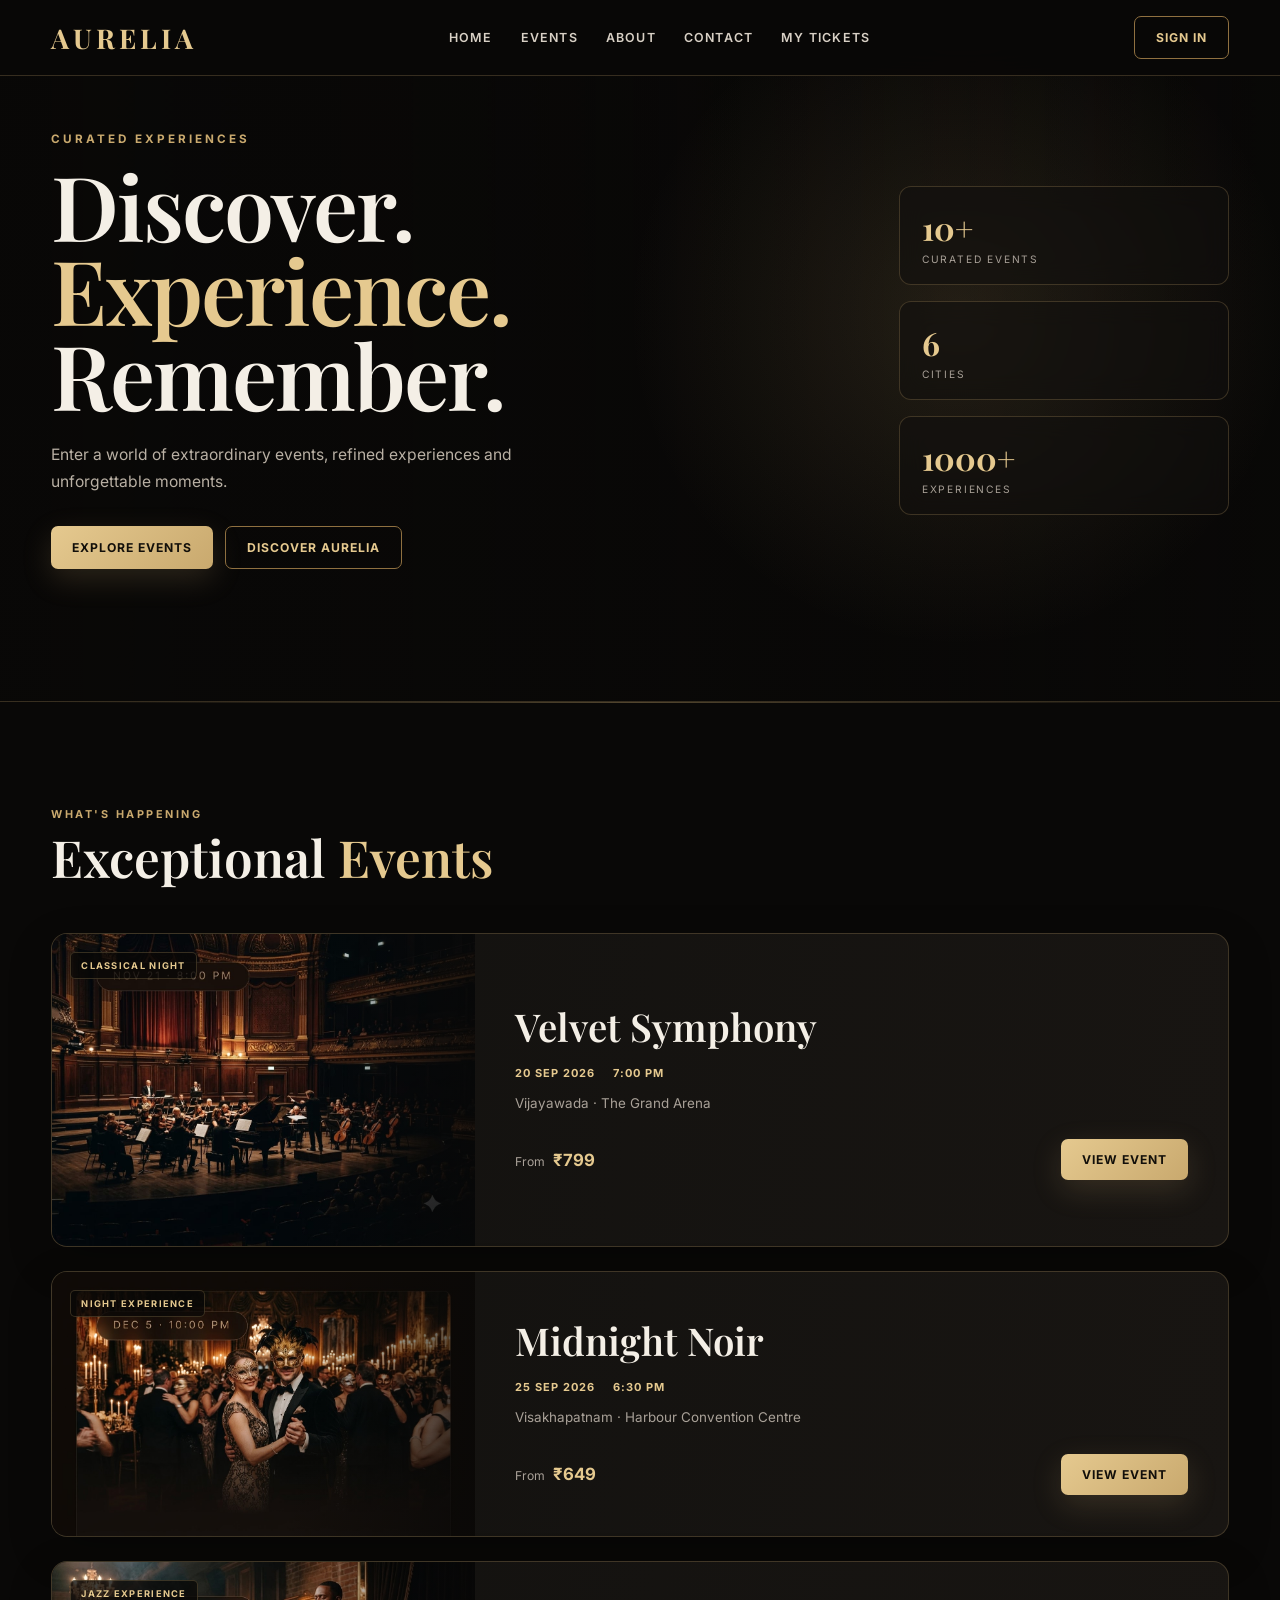
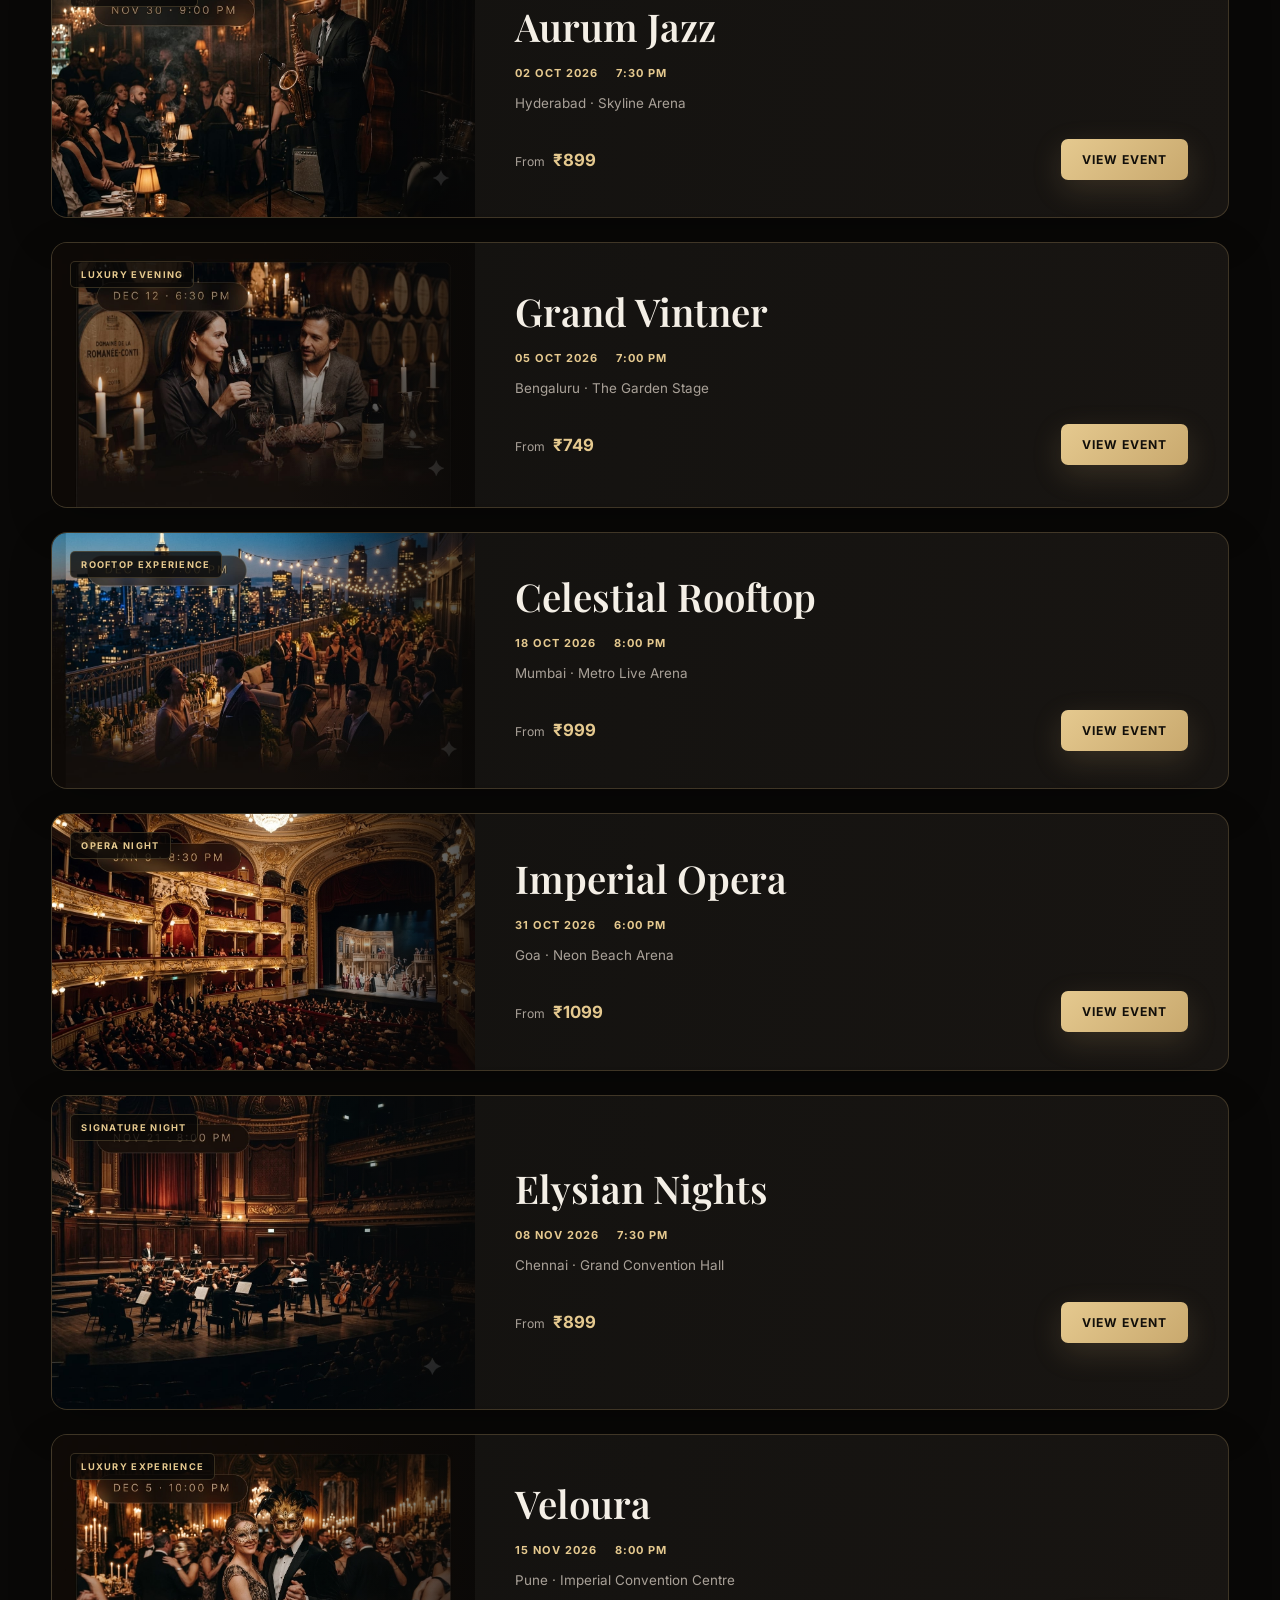
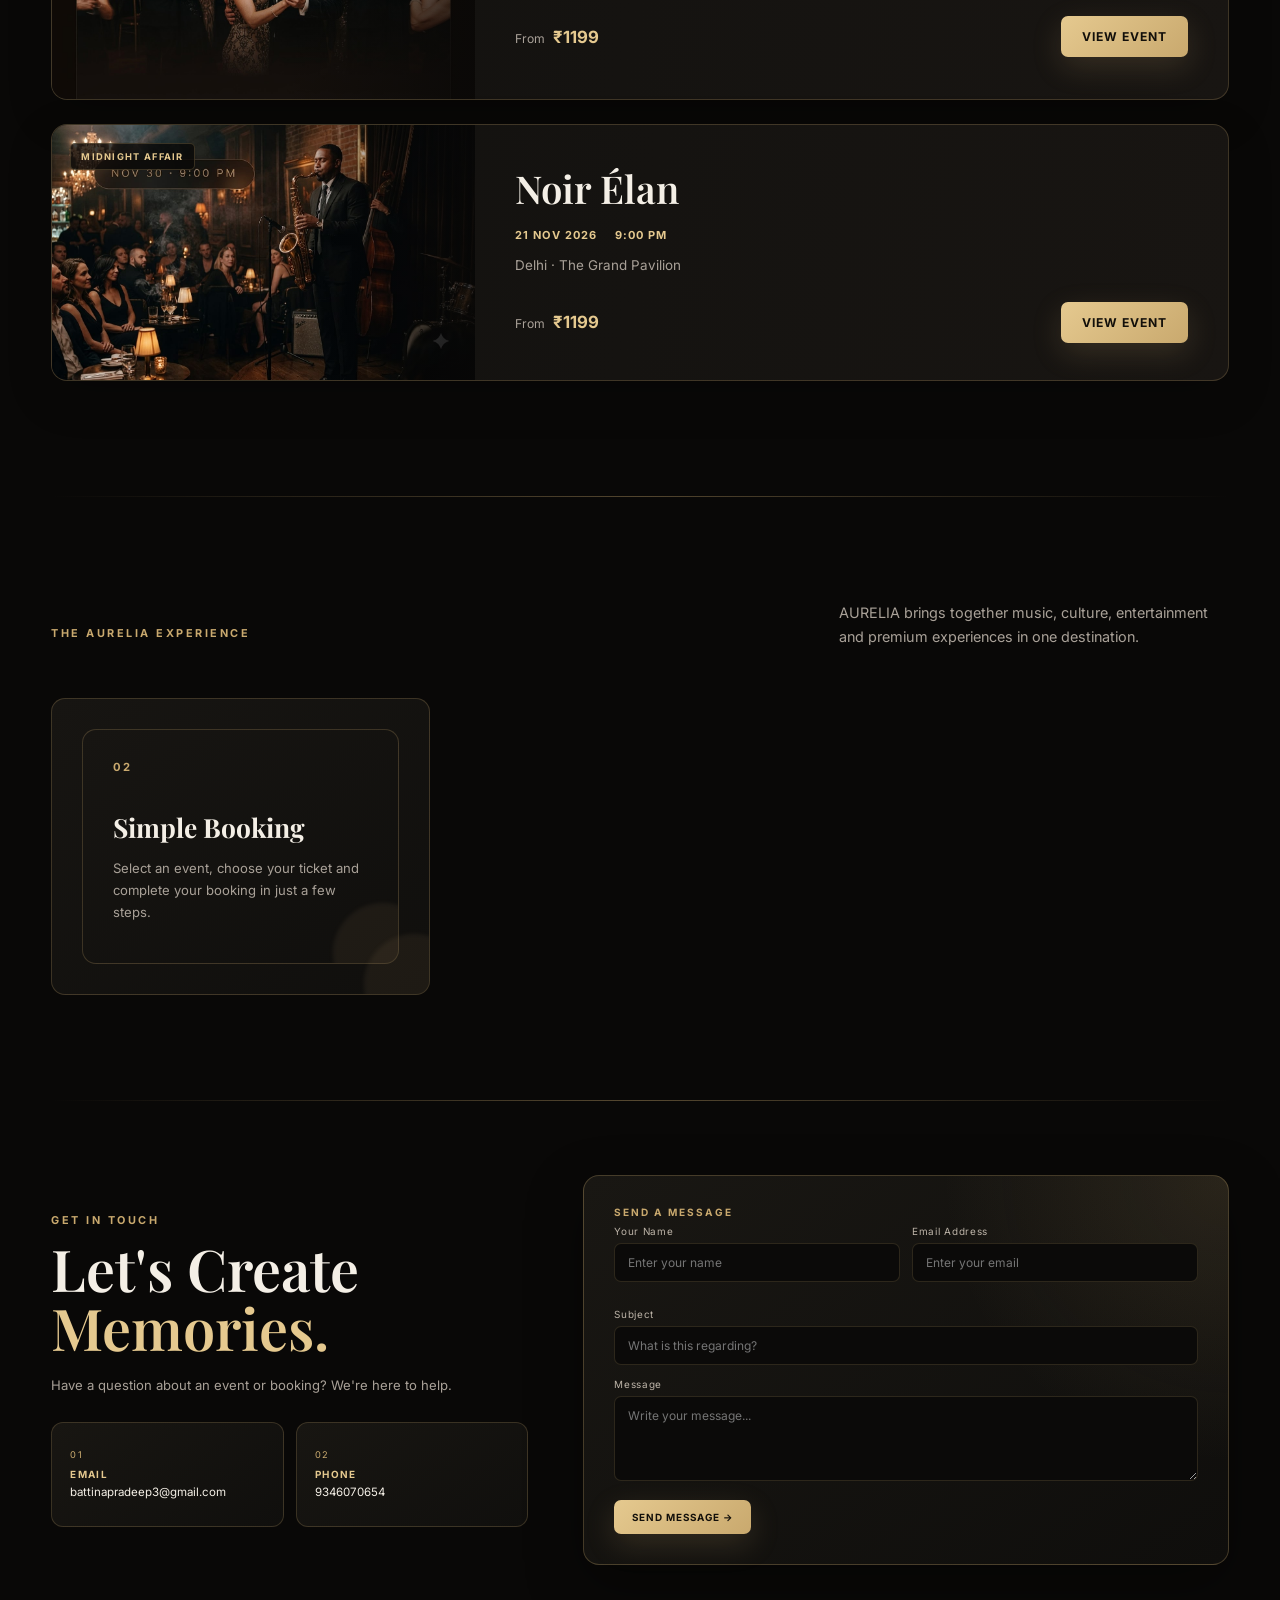
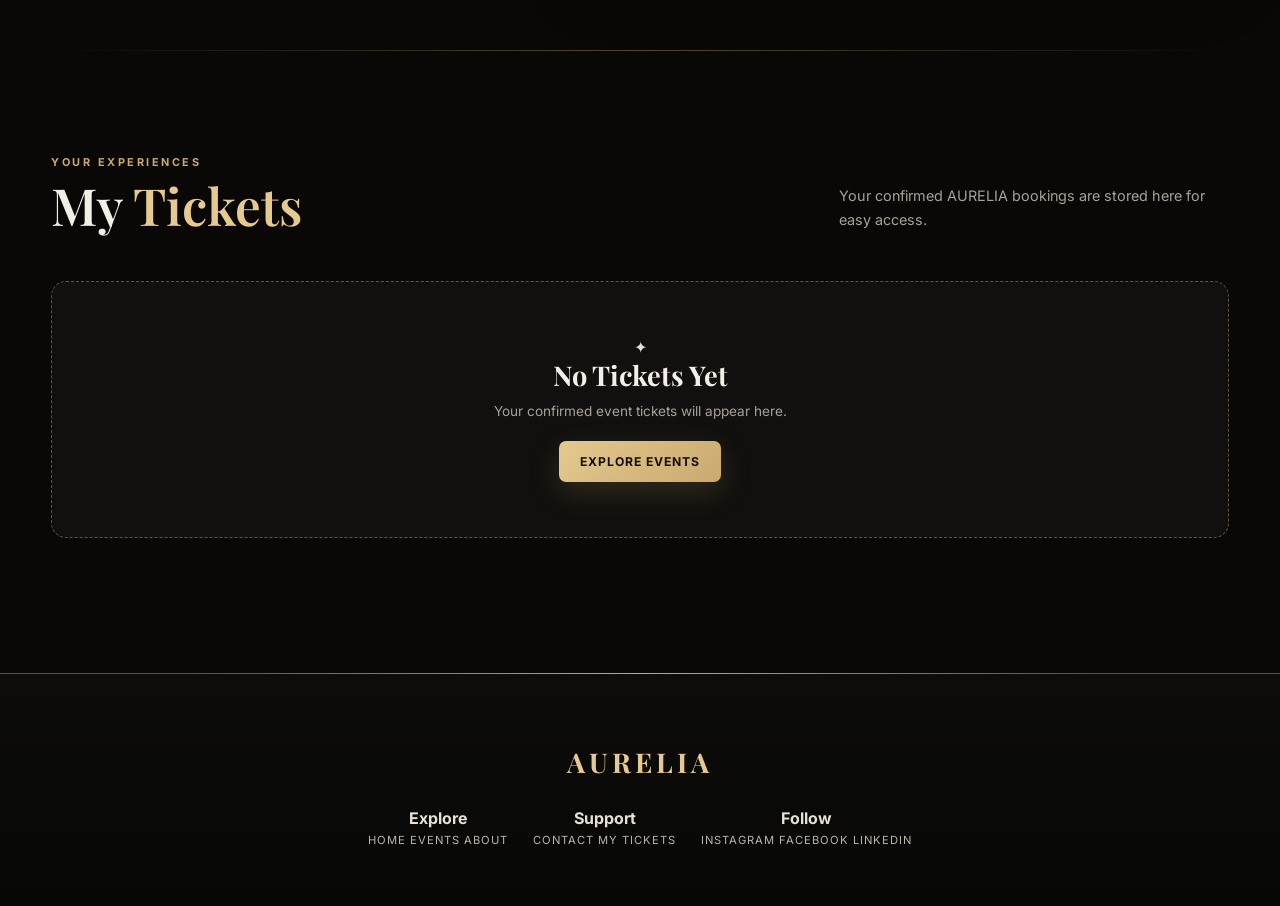
==== commit 254ae962: "Update index.html" ====
--- a/index.html
+++ b/index.html
@@ -173,7 +173,7 @@
 
         <div class="hero-buttons">
 
-            <a href="images/hero.png" class="btn btn-primary">
+            <a href="#events" class="btn btn-primary">
                 Explore Events
             </a>
 
@@ -862,7 +862,7 @@
 
             <p class="section-label">SEND A MESSAGE</p>
 
-            <h3>How can we help?</h3>
+            
 
             <form id="contactForm">
 
--- a/style.css
+++ b/style.css
@@ -806,96 +806,376 @@
 }
 
 
-
 /* =========================================================
-   CONTACT
-   ========================================================= */
+   AURELIA CONTACT — COMPACT PREMIUM DESIGN
+========================================================= */
 
 .contact-section {
-    padding-top: 110px;
-    padding-bottom: 110px;
-}
+    width: min(92%, 1180px);
+    margin: 0 auto;
+
+    padding: 75px 0 85px;
+}
+
+
+/* top divider */
+
+.contact-section::before {
+    content: "";
+
+    display: block;
+
+    width: 100%;
+    height: 1px;
+
+    margin-bottom: 65px;
+
+    background: linear-gradient(
+        90deg,
+        transparent,
+        rgba(201,169,110,0.4),
+        transparent
+    );
+}
+
+
+/* MAIN TWO COLUMN */
 
 .contact-content {
+    display: grid;
+
+    grid-template-columns: 0.85fr 1.15fr;
+
+    gap: 55px;
+
+    align-items: center;
+}
+
+
+/* =========================================================
+   LEFT SIDE
+========================================================= */
+
+.contact-info {
+    min-width: 0;
+}
+
+.contact-info .section-label {
+    color: var(--gold);
+
+    margin-bottom: 12px;
+
+    font-size: 0.68rem;
+    font-weight: 700;
+    letter-spacing: 2.5px;
+}
+
+.contact-info h2 {
+    margin: 0;
+
+    color: var(--cream);
+
+    font-family: "Playfair Display", serif;
+
+    font-size: clamp(2.6rem, 4.5vw, 4.3rem);
+
+    line-height: 1.02;
+}
+
+.contact-info h2 span {
+    color: var(--gold-light);
+}
+
+.contact-intro {
+    max-width: 420px;
+
+    margin: 18px 0 25px;
+
+    color: var(--muted);
+
+    font-size: 0.82rem;
+
+    line-height: 1.7;
+}
+
+
+/* =========================================================
+   EMAIL + PHONE
+========================================================= */
+
+.contact-details {
+    display: grid;
+
+    grid-template-columns: 1fr 1fr;
+
+    gap: 12px;
+
+    margin-top: 20px;
+}
+
+.contact-detail-card {
+    min-height: 105px;
+
+    padding: 18px;
+
+    display: flex;
+
+    flex-direction: column;
+
+    justify-content: center;
+
+    background:
+        linear-gradient(
+            145deg,
+            #181612,
+            #100f0d
+        );
+
+    border: 1px solid rgba(201,169,110,0.22);
+
+    border-radius: 12px;
+
+    transition: 0.3s ease;
+}
+
+.contact-detail-card:hover {
+    transform: translateY(-3px);
+
+    border-color: rgba(201,169,110,0.5);
+
+    box-shadow:
+        0 15px 35px rgba(0,0,0,0.25);
+}
+
+.contact-number {
+    color: var(--gold);
+
+    font-size: 0.58rem;
+
+    letter-spacing: 1.5px;
+
+    margin-bottom: 8px;
+}
+
+.contact-detail-card strong {
+    color: var(--gold-light);
+
+    font-size: 0.62rem;
+
+    letter-spacing: 1.4px;
+
+    margin-bottom: 5px;
+}
+
+.contact-detail-card > span:last-child {
+    color: var(--cream);
+
+    font-size: 0.72rem;
+
+    word-break: break-word;
+}
+
+
+/* =========================================================
+   SEND MESSAGE BOX
+========================================================= */
+
+.contact-form {
     width: 100%;
 
-    padding: 48px;
-
-    display: grid;
-
-    grid-template-columns: 1fr 1fr;
-
-    column-gap: 80px;
-    align-items: center;
+    padding: 30px;
 
     background:
         radial-gradient(
-            circle at 90% 10%,
-            rgba(201, 169, 110, 0.10),
-            transparent 35%
+            circle at top right,
+            rgba(201,169,110,0.12),
+            transparent 38%
         ),
-        #11100e;
-
-    border: 1px solid var(--border);
-
-    border-radius: 18px;
-}
-
-.contact-content > .section-label {
-    grid-column: 1;
-}
-
-.contact-content h2 {
-    grid-column: 1;
-
-    margin-bottom: 20px;
-}
-
-.contact-content > p:not(.section-label) {
-    grid-column: 1;
-
-    max-width: 500px;
-
-    color: var(--muted);
-
-    font-size: 0.88rem;
-    line-height: 1.75;
-}
-
-.contact-details {
-    grid-column: 2;
-    grid-row: 1 / span 3;
-
+        linear-gradient(
+            145deg,
+            #191713,
+            #0f0e0c
+        );
+
+    border: 1px solid rgba(201,169,110,0.28);
+
+    border-radius: 16px;
+
+    box-shadow:
+        0 20px 55px rgba(0,0,0,0.35);
+}
+
+.contact-form .section-label {
+    color: var(--gold);
+
+    margin-bottom: 7px;
+
+    font-size: 0.63rem;
+
+    letter-spacing: 2px;
+}
+
+.contact-form h3 {
+    margin: 0 0 22px;
+
+    color: var(--cream);
+
+    font-family: "Playfair Display", serif;
+
+    font-size: 1.9rem;
+}
+
+
+/* FORM */
+
+.form-row {
     display: grid;
-    gap: 15px;
-}
-
-.contact-details > div {
-    padding: 23px;
-
-    background: #171512;
-
-    border: 1px solid var(--border);
-
-    border-radius: 10px;
-}
-
-.contact-details strong {
+
+    grid-template-columns: 1fr 1fr;
+
+    gap: 12px;
+
+    margin-bottom: 13px;
+}
+
+.form-group {
+    margin-bottom: 13px;
+}
+
+.contact-form label {
     display: block;
 
-    margin-bottom: 7px;
-
-    color: var(--gold-light);
-
-    font-size: 0.72rem;
-    letter-spacing: 1.5px;
-    text-transform: uppercase;
-}
-
-.contact-details span {
-    color: var(--muted);
-
-    font-size: 0.82rem;
+    margin-bottom: 6px;
+
+    color: #bdb4a8;
+
+    font-size: 0.62rem;
+
+    letter-spacing: 0.7px;
+}
+
+.contact-form input,
+.contact-form textarea {
+    width: 100%;
+
+    padding: 11px 13px;
+
+    color: var(--cream);
+
+    background: #0b0a09;
+
+    border: 1px solid rgba(201,169,110,0.18);
+
+    border-radius: 7px;
+
+    outline: none;
+
+    font-size: 0.75rem;
+
+    transition: 0.3s ease;
+}
+
+.contact-form input:focus,
+.contact-form textarea:focus {
+    border-color: var(--gold);
+
+    box-shadow:
+        0 0 0 3px rgba(201,169,110,0.06);
+}
+
+.contact-form textarea {
+    min-height: 85px;
+
+    resize: vertical;
+}
+
+.contact-form .btn {
+    margin-top: 2px;
+
+    padding: 11px 18px;
+
+    font-size: 0.62rem;
+}
+
+
+/* =========================================================
+   MOBILE
+========================================================= */
+
+@media (max-width: 760px) {
+
+    .contact-section {
+        width: 92%;
+
+        padding: 60px 0 70px;
+    }
+
+    .contact-section::before {
+        margin-bottom: 45px;
+    }
+
+    .contact-content {
+        display: flex;
+
+        flex-direction: column;
+
+        gap: 25px;
+
+        align-items: stretch;
+    }
+
+    .contact-info h2 {
+        font-size: 2.45rem;
+    }
+
+    .contact-intro {
+        font-size: 0.72rem;
+
+        margin: 13px 0 18px;
+    }
+
+    .contact-details {
+        grid-template-columns: 1fr 1fr;
+
+        gap: 9px;
+    }
+
+    .contact-detail-card {
+        min-height: 88px;
+
+        padding: 14px;
+    }
+
+    .contact-detail-card > span:last-child {
+        font-size: 0.62rem;
+    }
+
+    .contact-form {
+        padding: 22px 17px;
+
+        border-radius: 13px;
+    }
+
+    .contact-form h3 {
+        font-size: 1.65rem;
+
+        margin-bottom: 18px;
+    }
+
+    .form-row {
+        grid-template-columns: 1fr;
+
+        gap: 0;
+    }
+
+    .contact-form input,
+    .contact-form textarea {
+        padding: 10px 12px;
+    }
+
+    .contact-form textarea {
+        min-height: 80px;
+    }
 }
 
 /* =========================================================
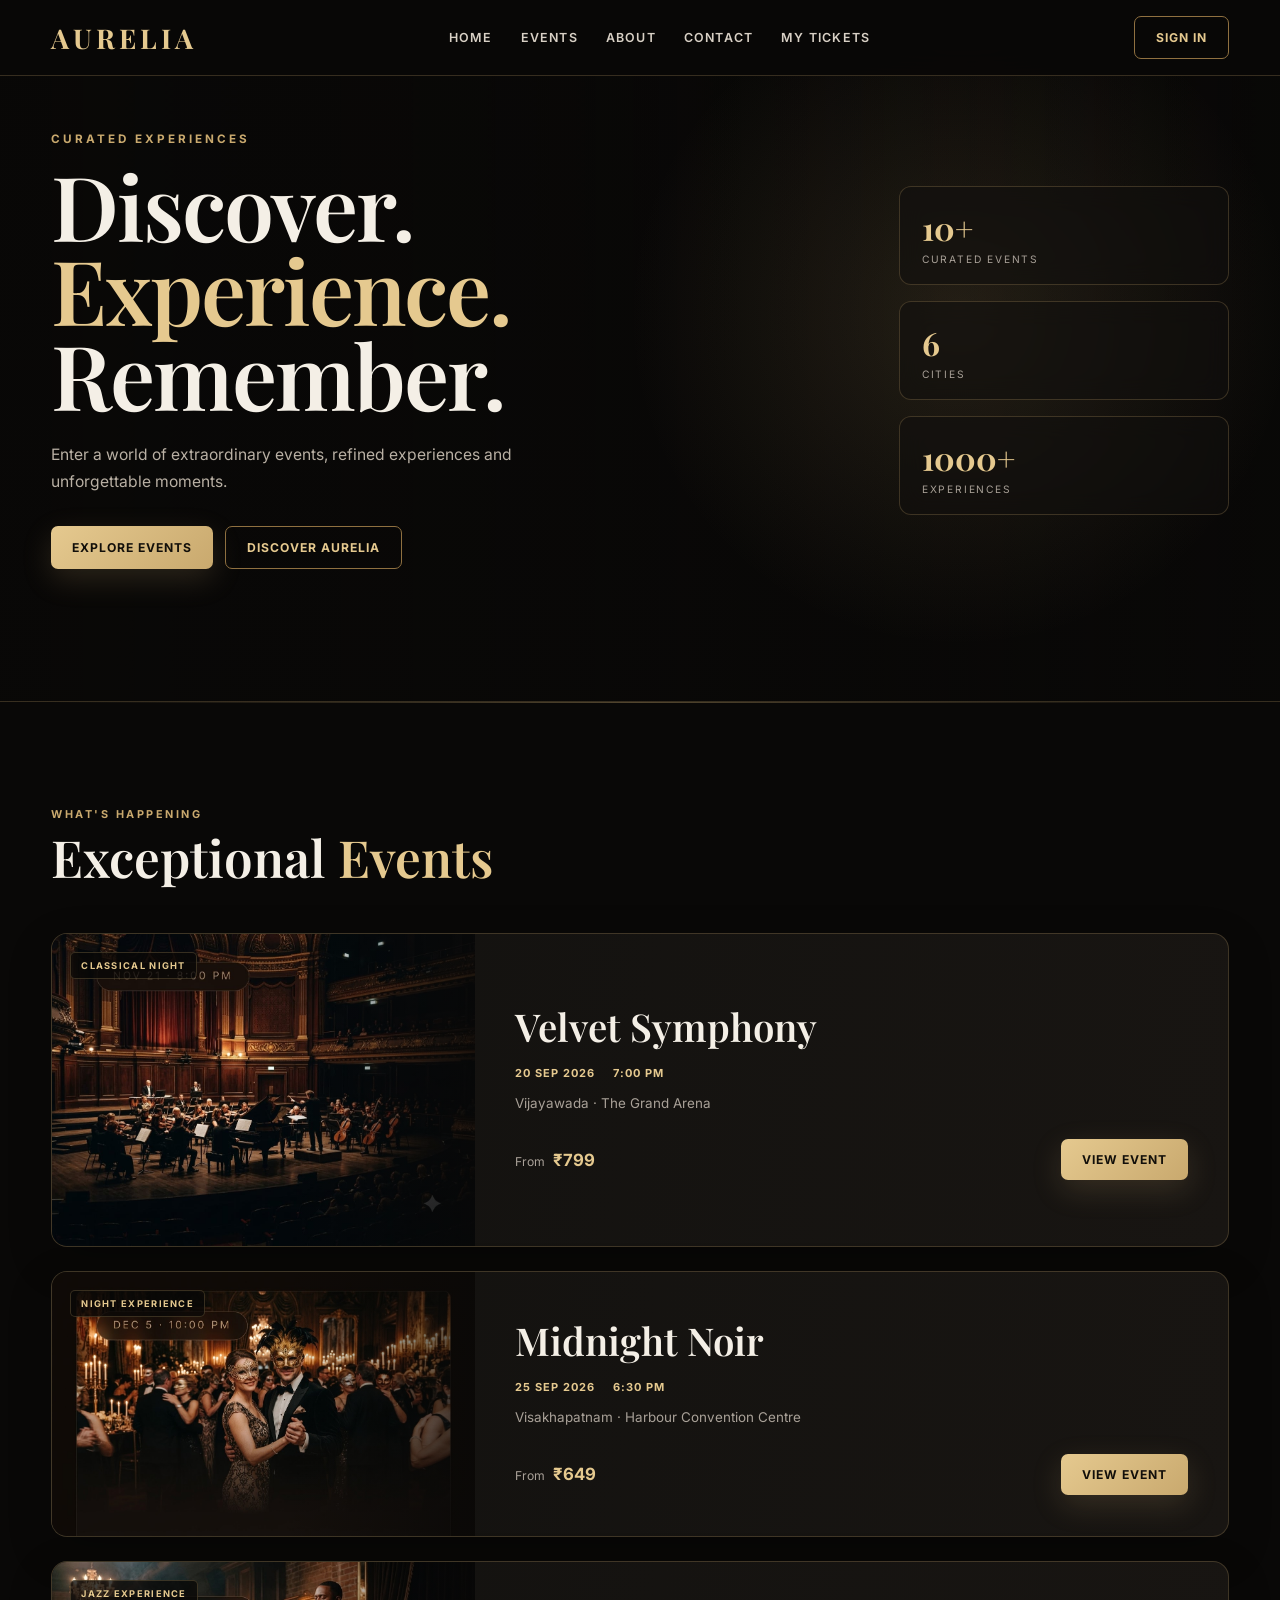
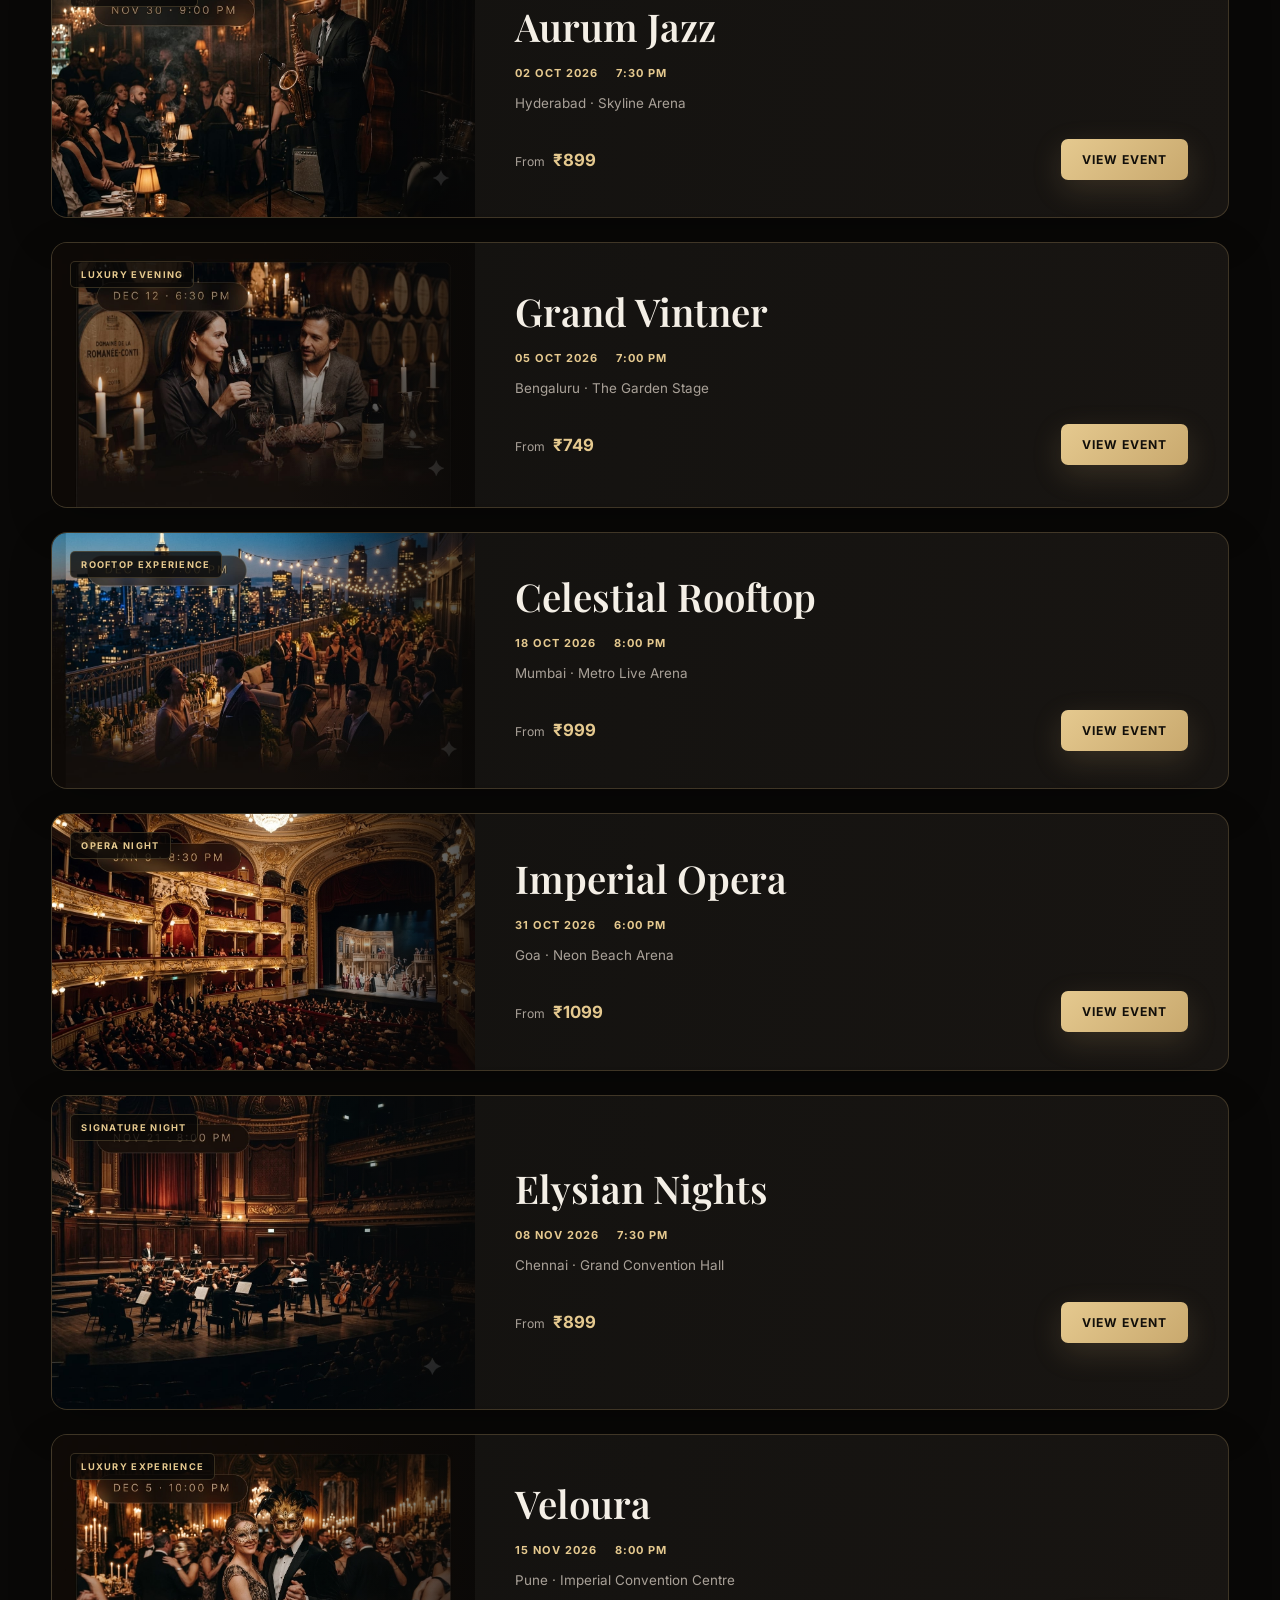
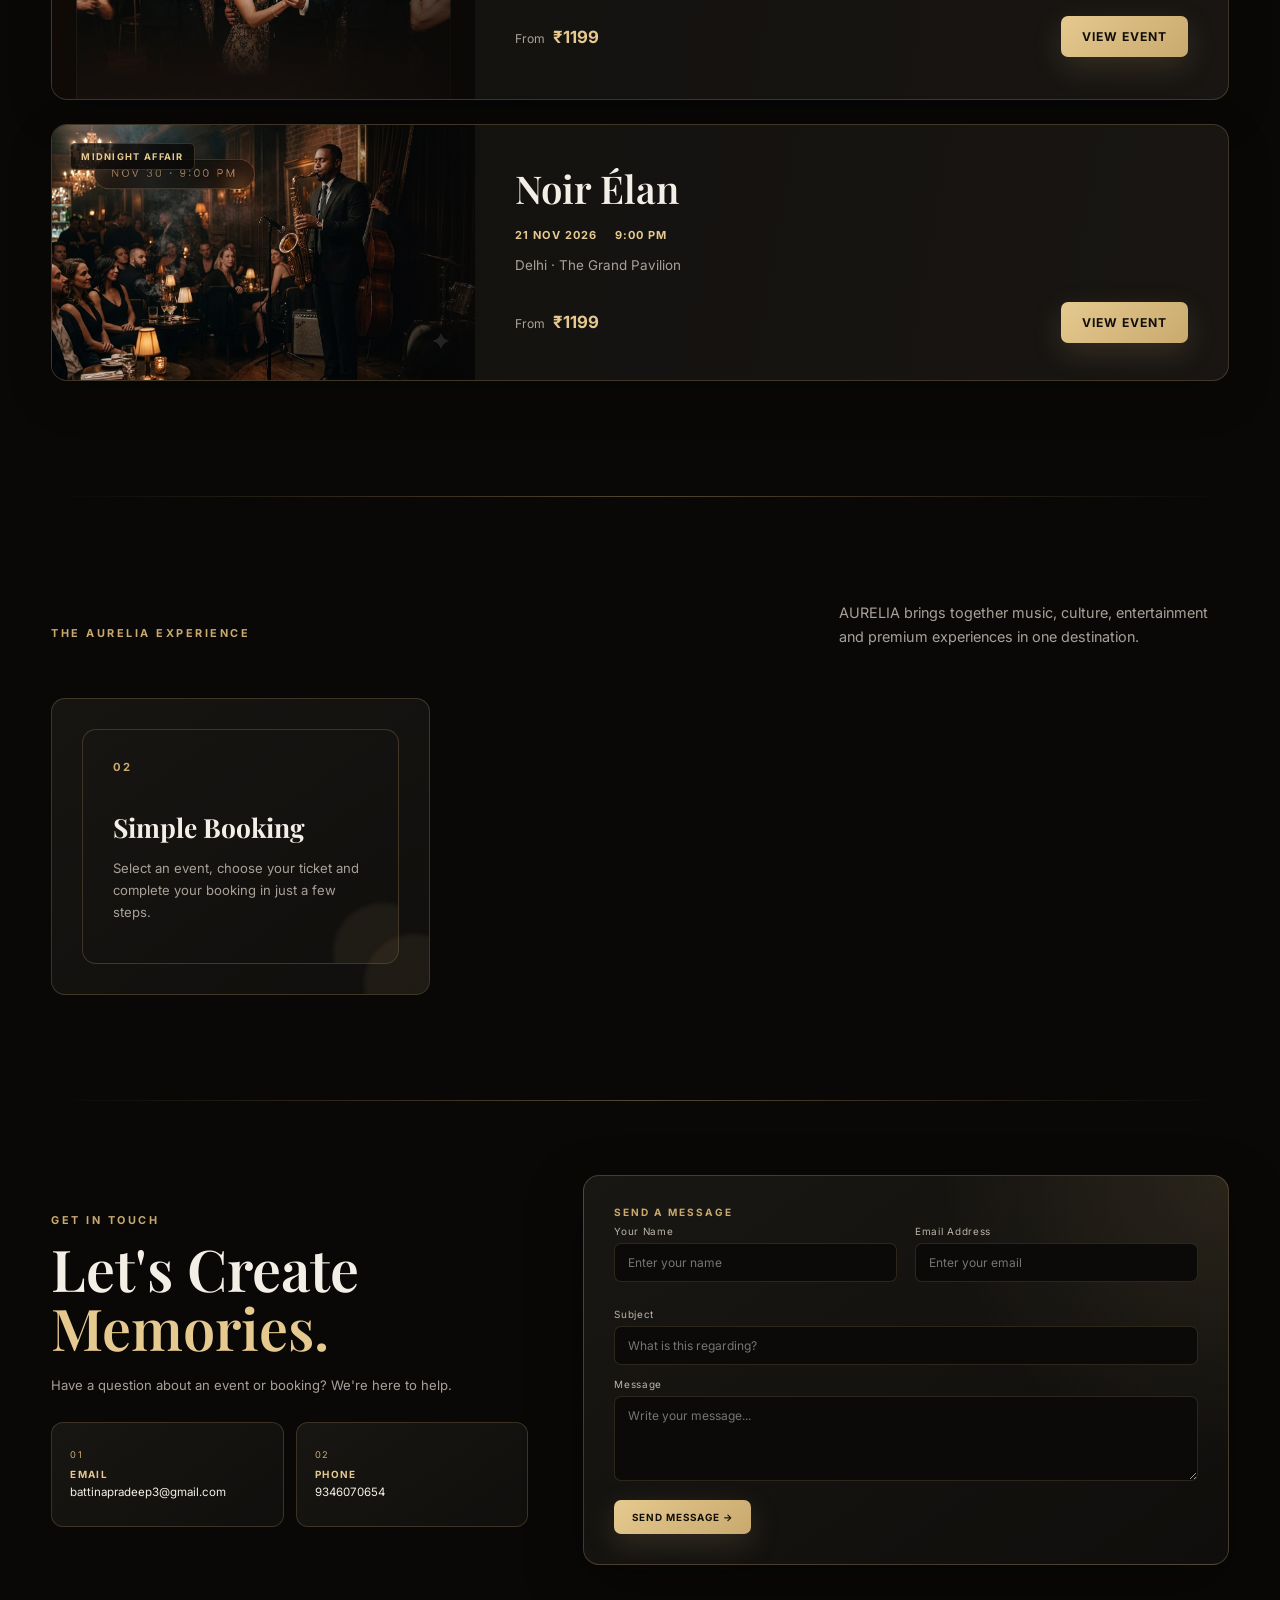
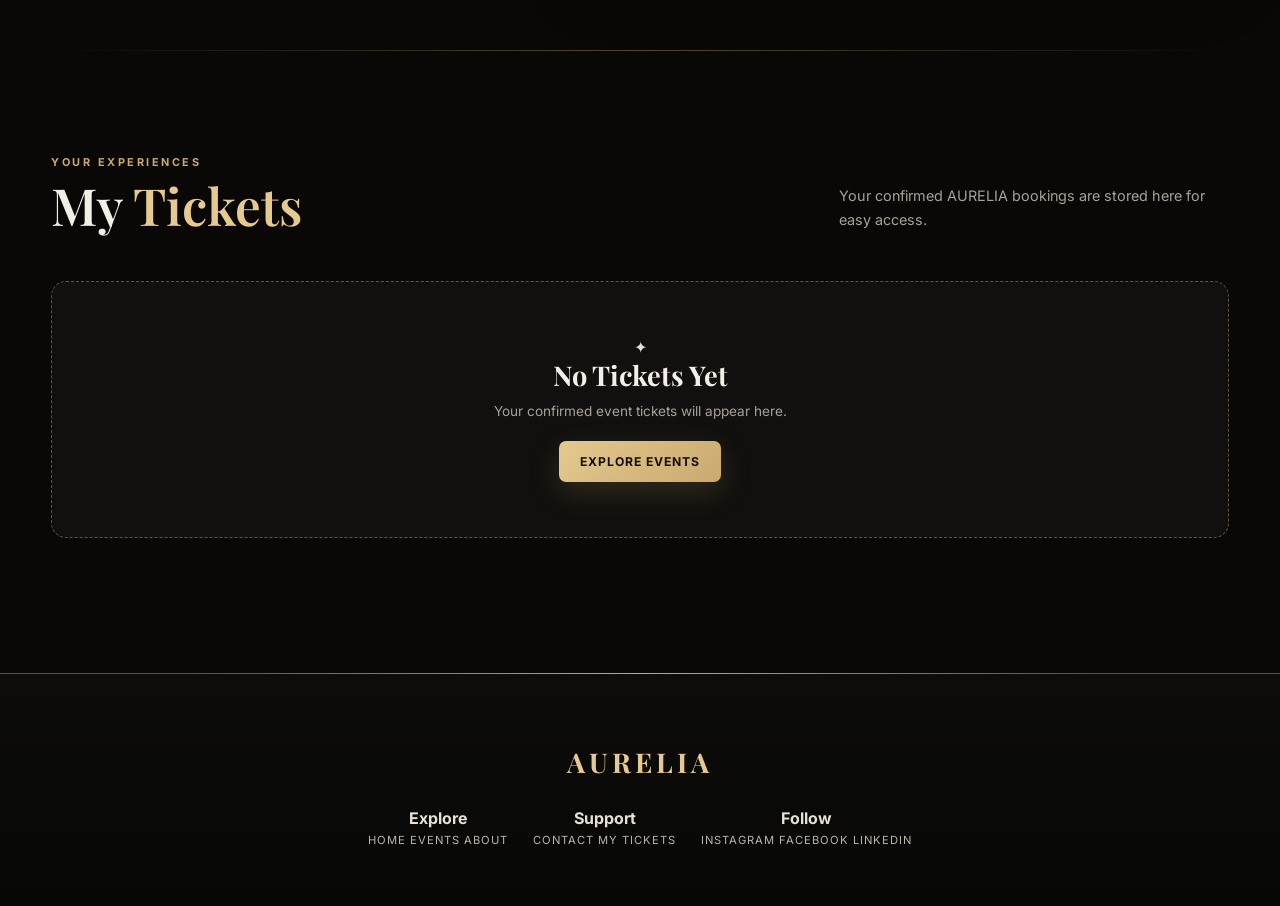
==== commit 8caf09bc: "Update index.html" ====
--- a/index.html
+++ b/index.html
@@ -15,111 +15,8 @@
 </head>
 
 <body>
-<!-- ================================
-     AURELIA LOGIN MODAL
-================================ -->
-
-<div id="loginModal" class="login-modal">
-
-    <div class="login-box">
-
-        <button
-            type="button"
-            class="login-close"
-            onclick="closeLogin()"
-        >
-            ×
-        </button>
-
-        <div class="login-heading">
-
-            <span>SIGN IN</span>
-
-            <h2>
-                Welcome Back
-            </h2>
-
-            <p>
-                Sign in to continue your AURELIA experience.
-            </p>
-
-        </div>
-
-
-        <form id="loginForm">
-
-            <!-- USERNAME -->
-
-            <div class="login-group">
-
-                <label for="loginUsername">
-                    Username / Email
-                </label>
-
-                <input
-                    type="text"
-                    id="loginUsername"
-                    placeholder="Enter your username or email"
-                    required
-                >
-
-            </div>
-
-
-            <!-- PASSWORD -->
-
-            <div class="login-group">
-
-                <label for="loginPassword">
-                    Password
-                </label>
-
-                <input
-                    type="password"
-                    id="loginPassword"
-                    placeholder="Enter your password"
-                    required
-                >
-
-            </div>
-
-
-            <!-- LOGIN BUTTON -->
-
-            <button
-                type="submit"
-                class="login-submit"
-            >
-                SIGN IN
-            </button>
-
-
-            <p
-                id="loginMessage"
-                class="login-message"
-            ></p>
-
-        </form>
-
-
-        <div class="login-footer">
-
-            <span>
-                Don't have an account?
-            </span>
-
-            <button
-                type="button"
-                onclick="openSignup()"
-            >
-                Create Account
-            </button>
-
-        </div>
-
-    </div>
-
-</div>
+
+
 <!-- ================= NAVBAR ================= -->
 
 <header class="navbar">
--- a/style.css
+++ b/style.css
@@ -828,7 +828,7 @@
     width: 100%;
     height: 1px;
 
-    margin-bottom: 65px;
+    margin-bottom: 25px;
 
     background: linear-gradient(
         90deg,
@@ -1033,7 +1033,7 @@
 
     grid-template-columns: 1fr 1fr;
 
-    gap: 12px;
+    gap: 18px;
 
     margin-bottom: 13px;
 }
@@ -1111,7 +1111,7 @@
     }
 
     .contact-section::before {
-        margin-bottom: 45px;
+        margin-bottom: 25px;
     }
 
     .contact-content {
@@ -1119,7 +1119,7 @@
 
         flex-direction: column;
 
-        gap: 25px;
+        gap: 55px;
 
         align-items: stretch;
     }
@@ -1174,7 +1174,7 @@
     }
 
     .contact-form textarea {
-        min-height: 80px;
+        min-height: 50px;
     }
 }
 
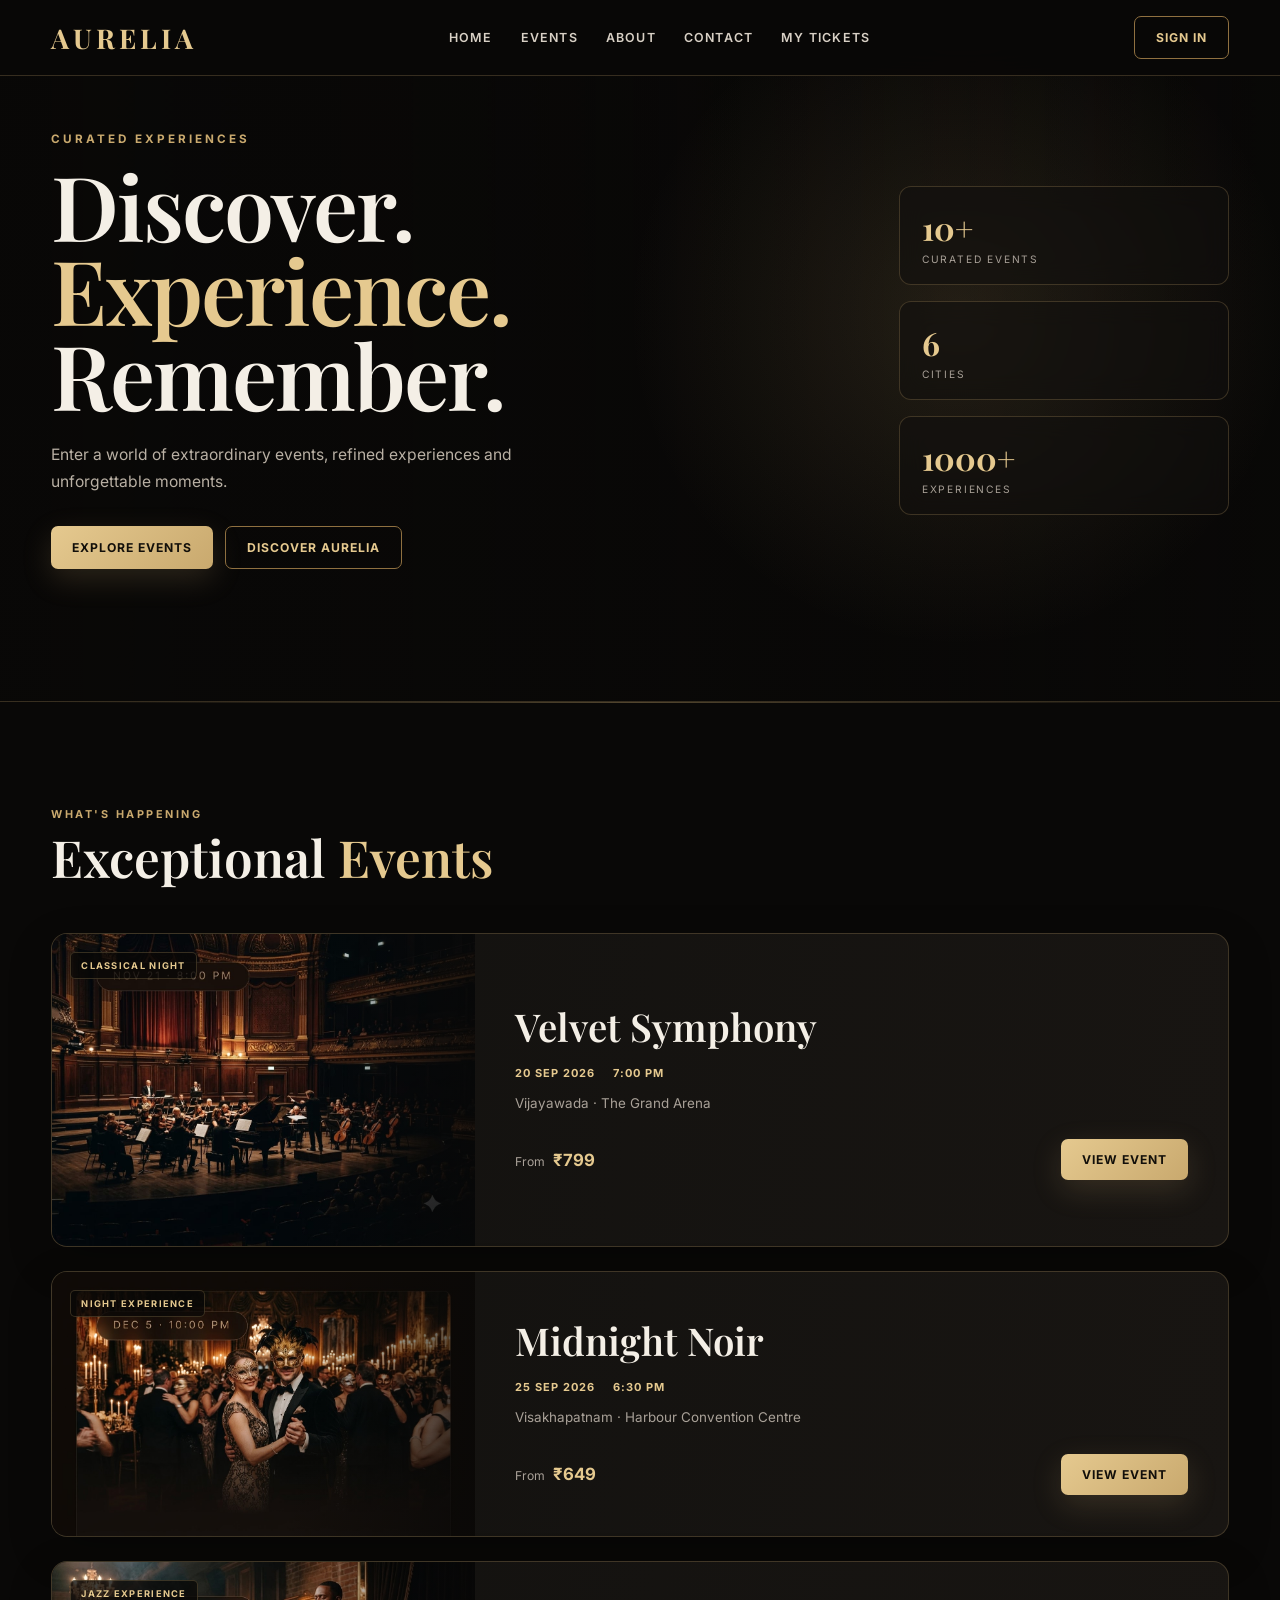
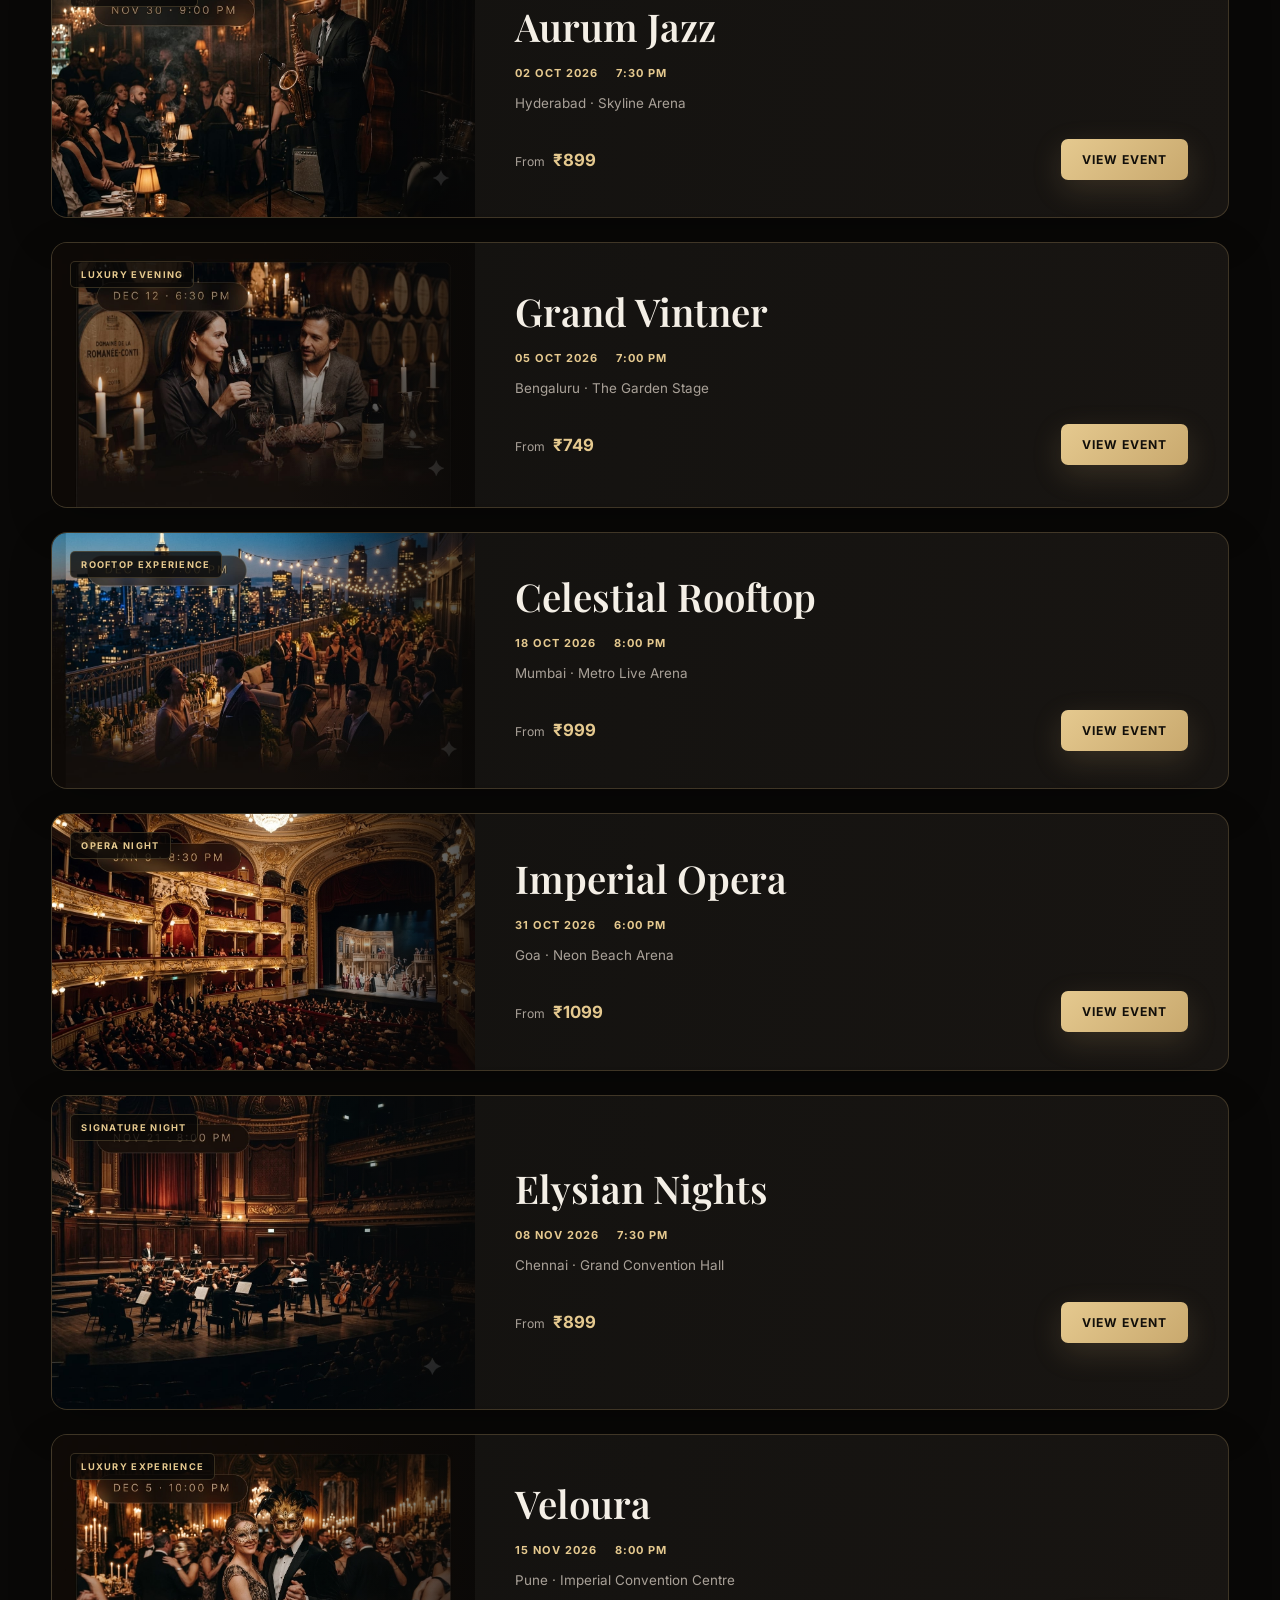
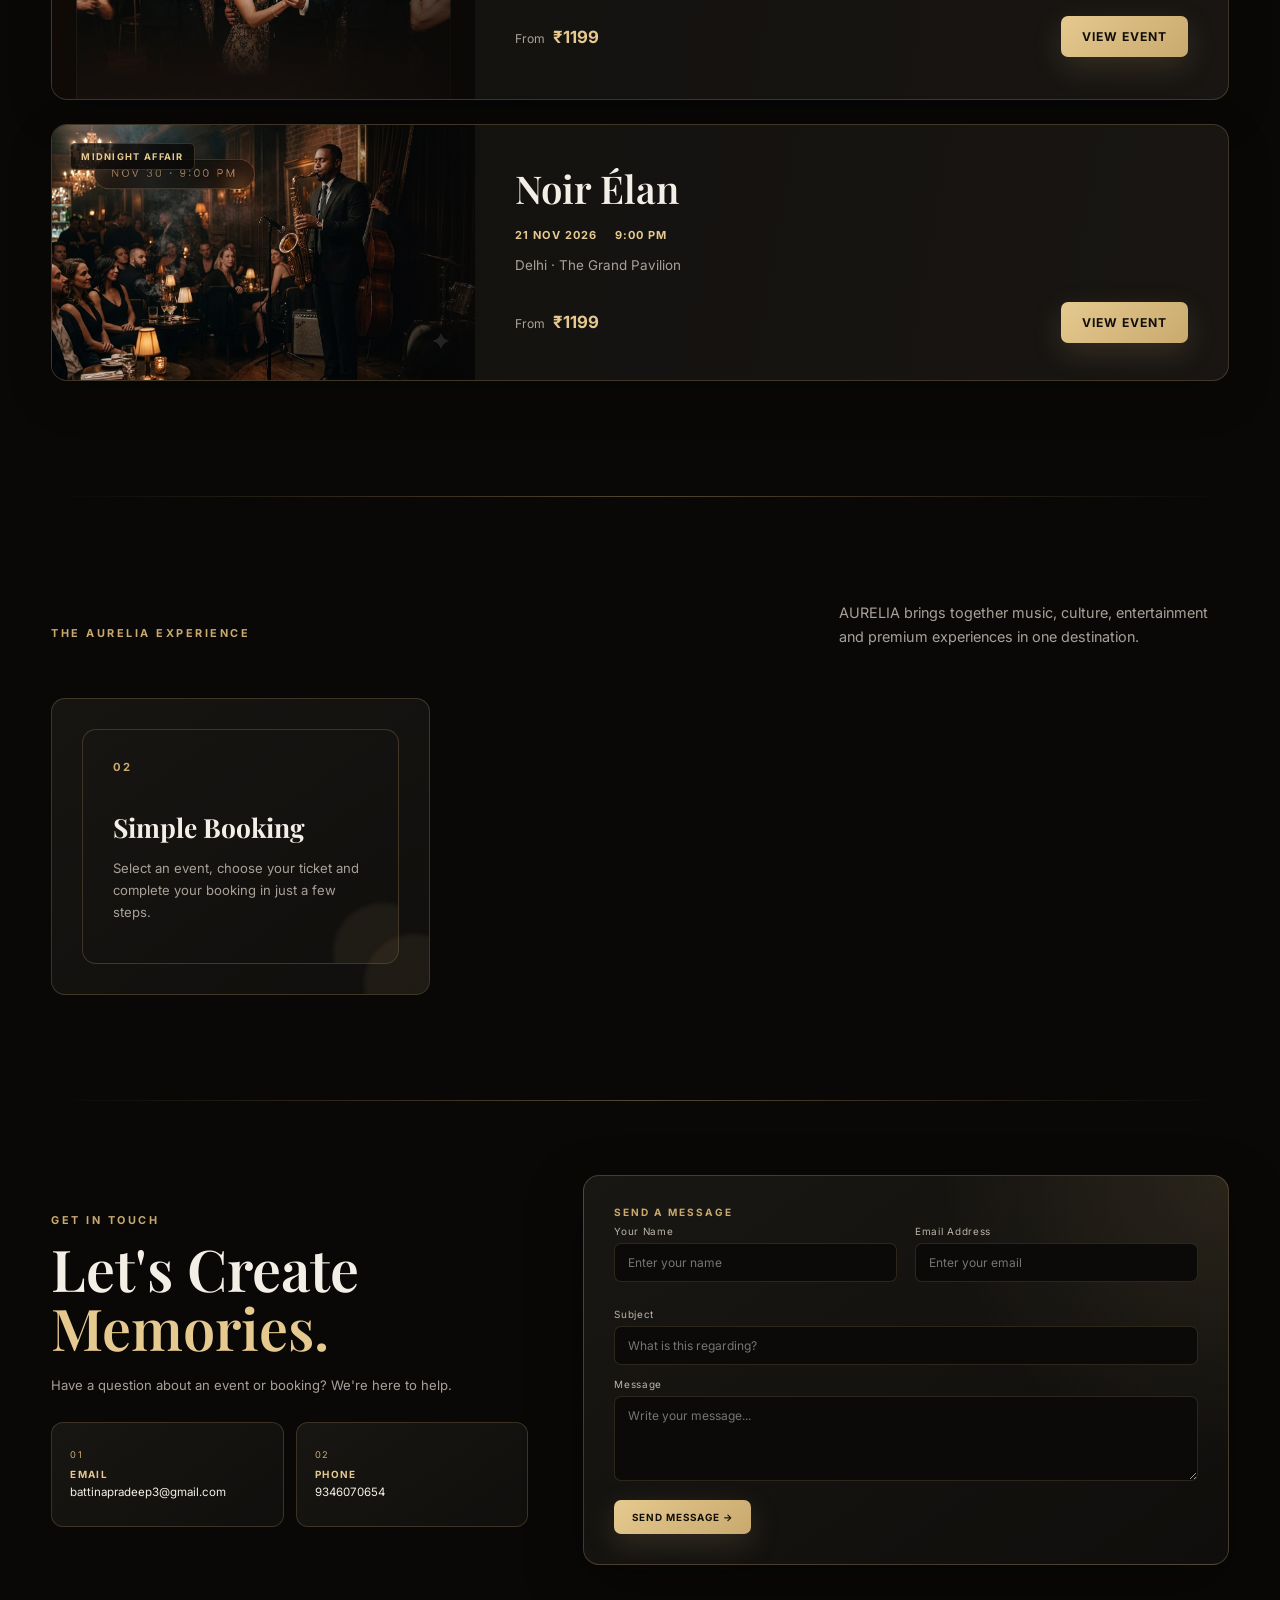
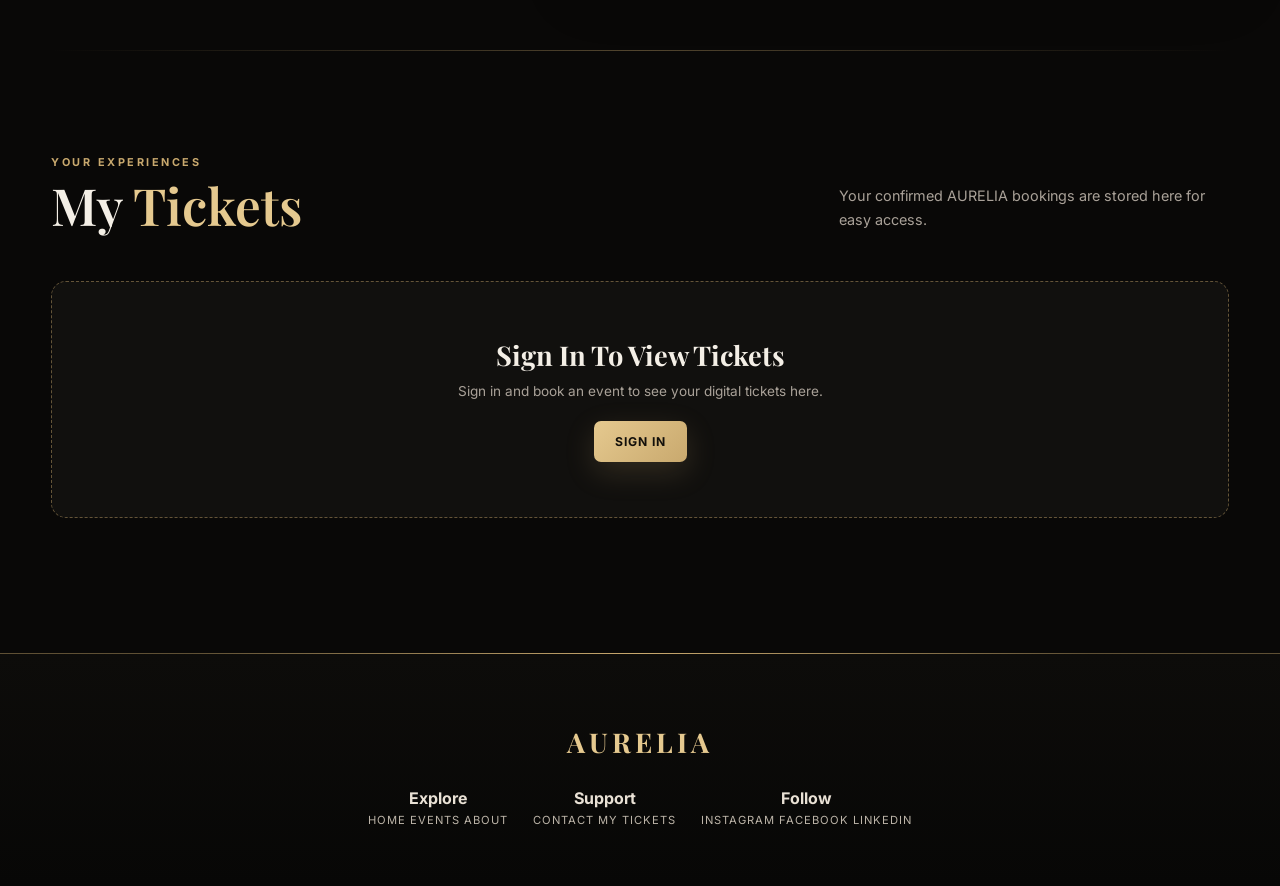
==== commit 1a85e09b: "Update index.html" ====
--- a/index.html
+++ b/index.html
@@ -1,4 +1,4 @@
- <!DOCTYPE html>
+  <!DOCTYPE html>
 <html lang="en">
 <head>
     <meta charset="UTF-8">
@@ -1007,12 +1007,6 @@
             </h2>
 
 
-            <p
-                id="eventModalDescription"
-                class="event-modal-description">
-                Event description
-            </p>
-
 
             <div class="event-modal-details">
 
@@ -1507,8 +1501,7 @@
 
         <p class="confirmation-message">
             Your AURELIA event booking has been confirmed.
-            Keep your booking details safe and present your
-            digital ticket at the venue.
+            
         </p>
 
 
